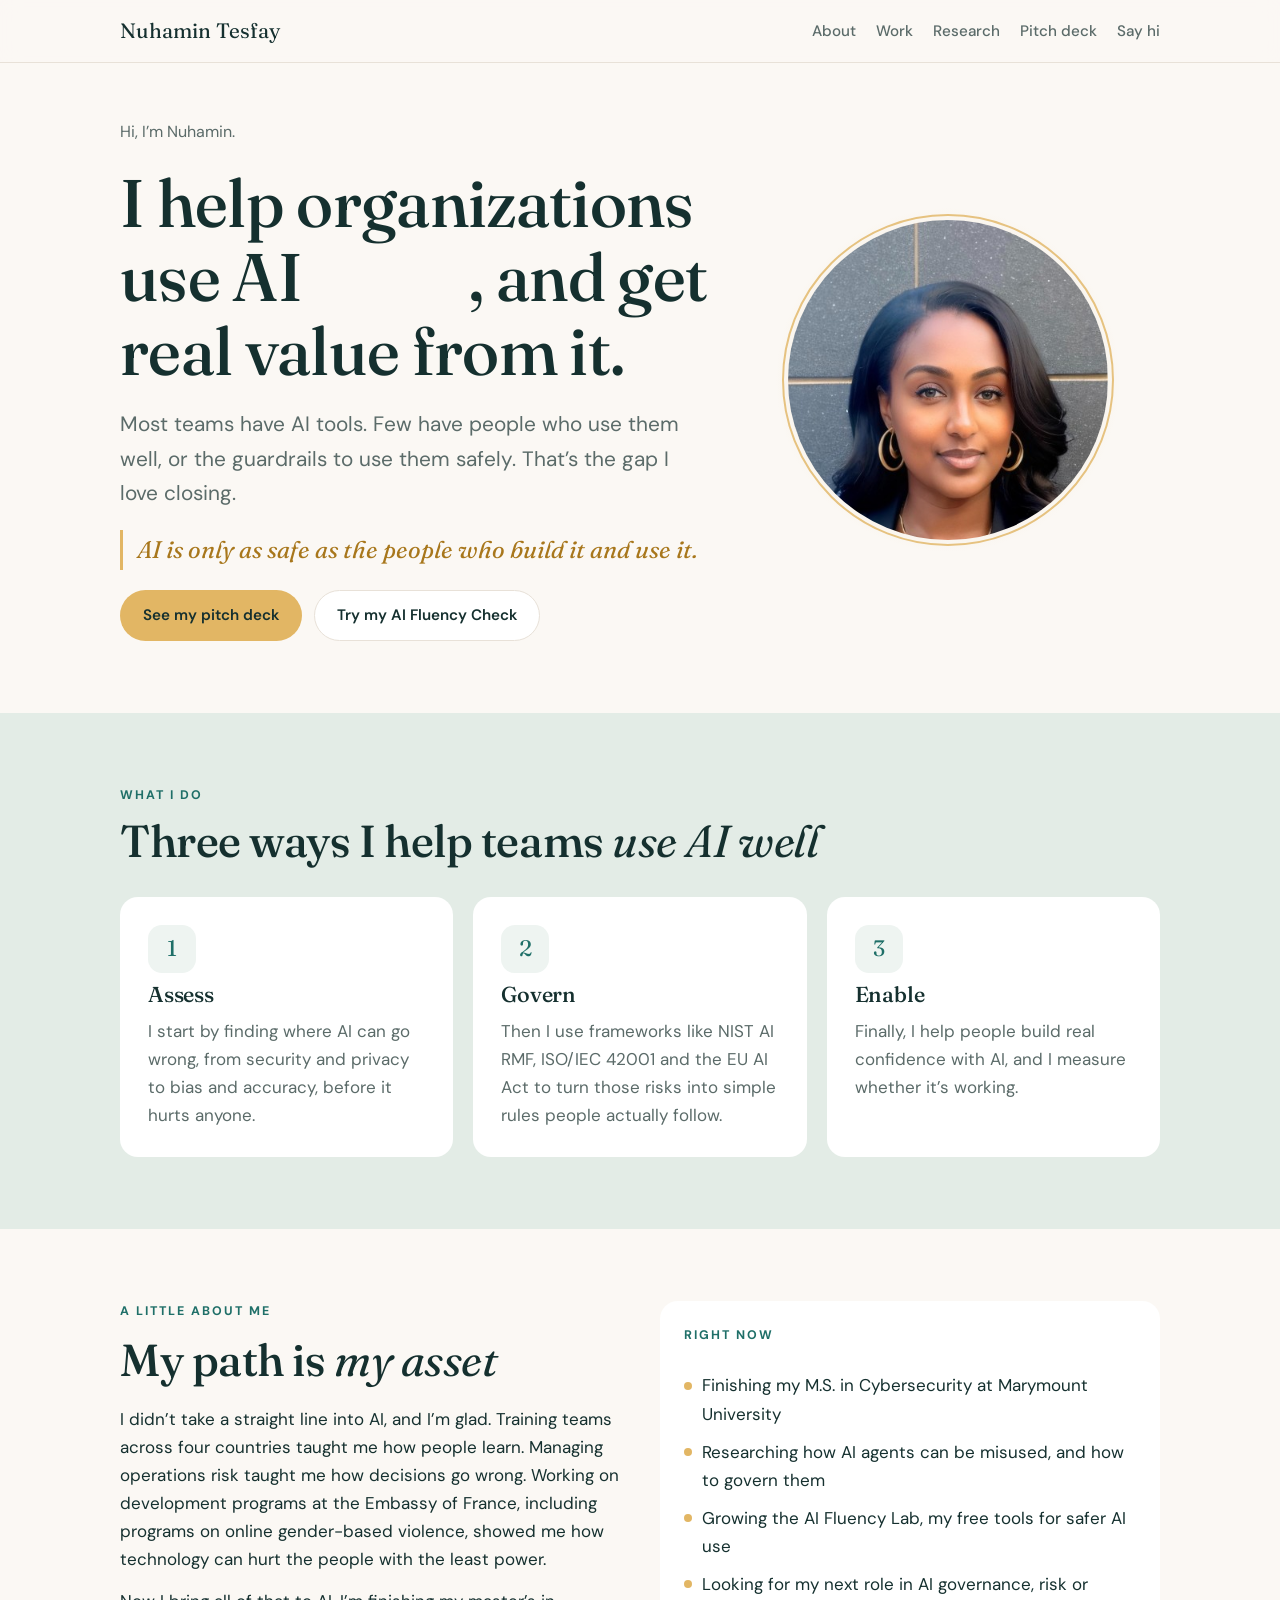
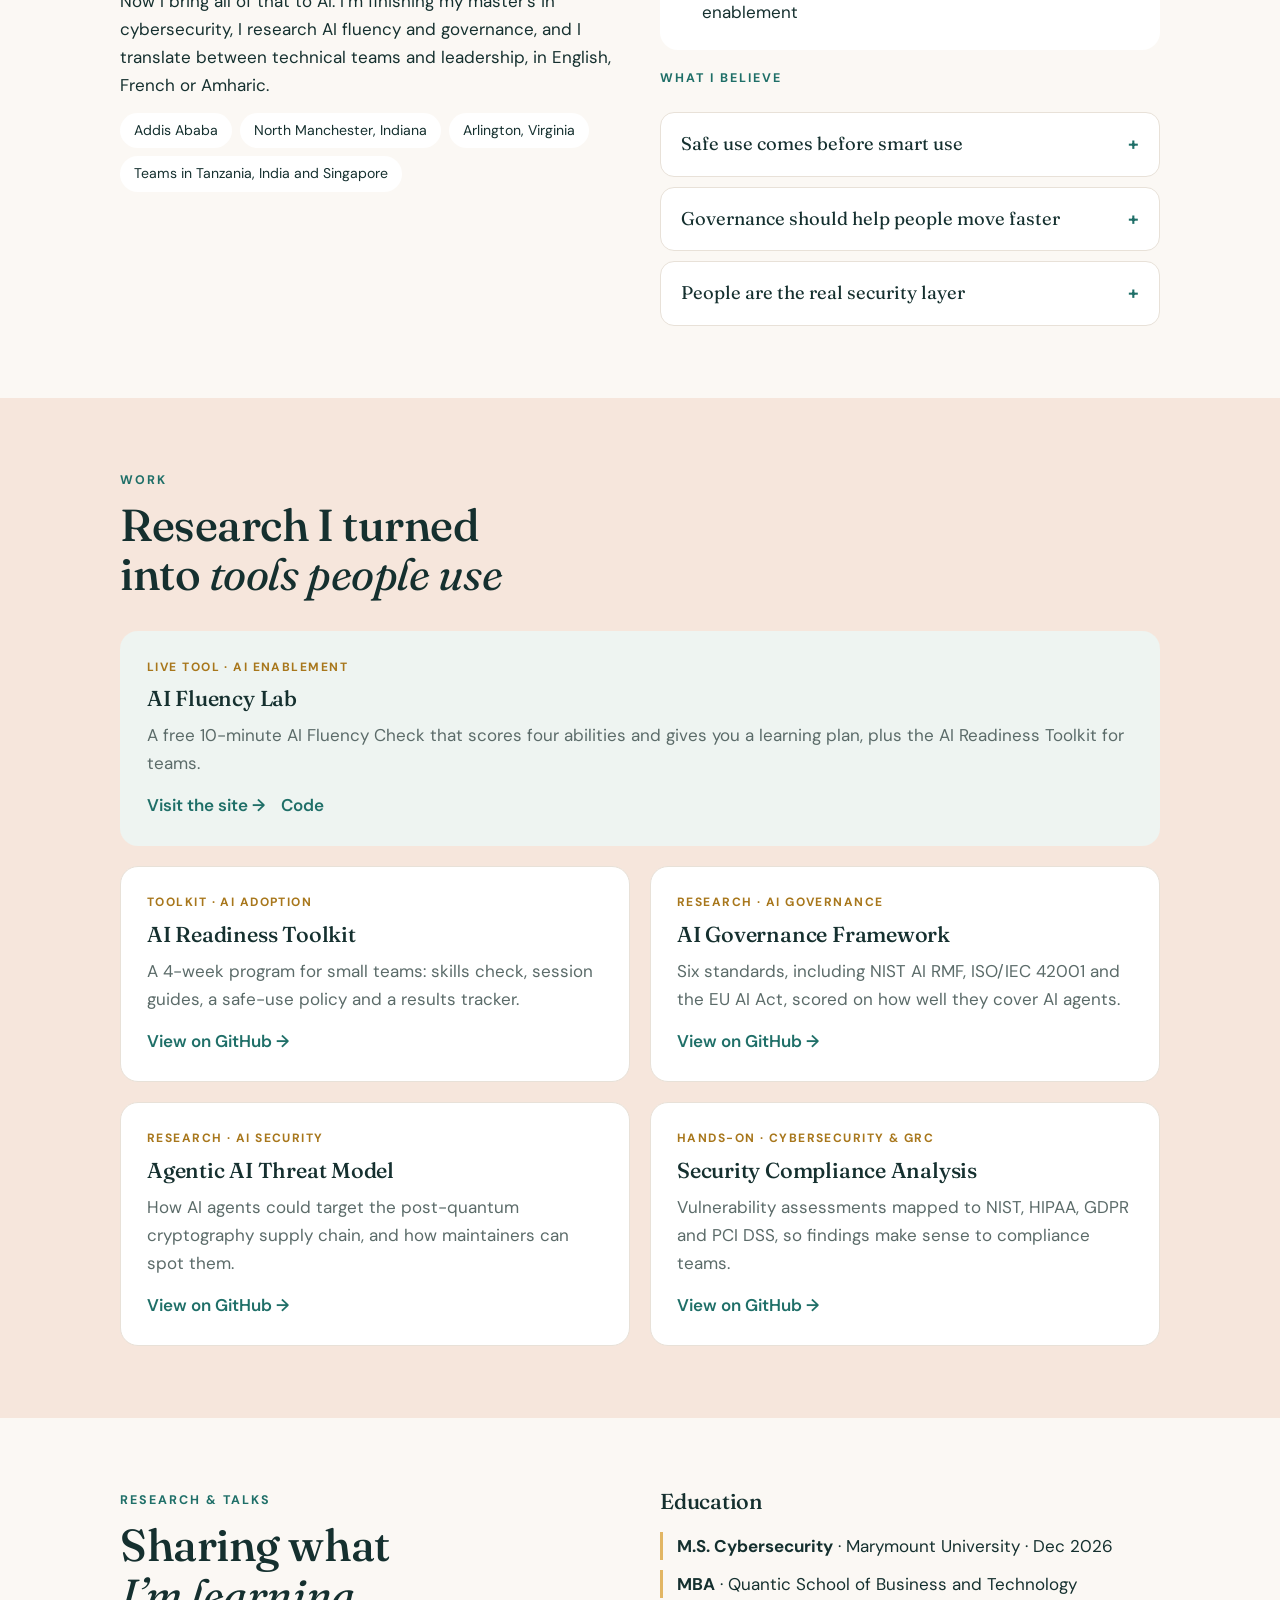
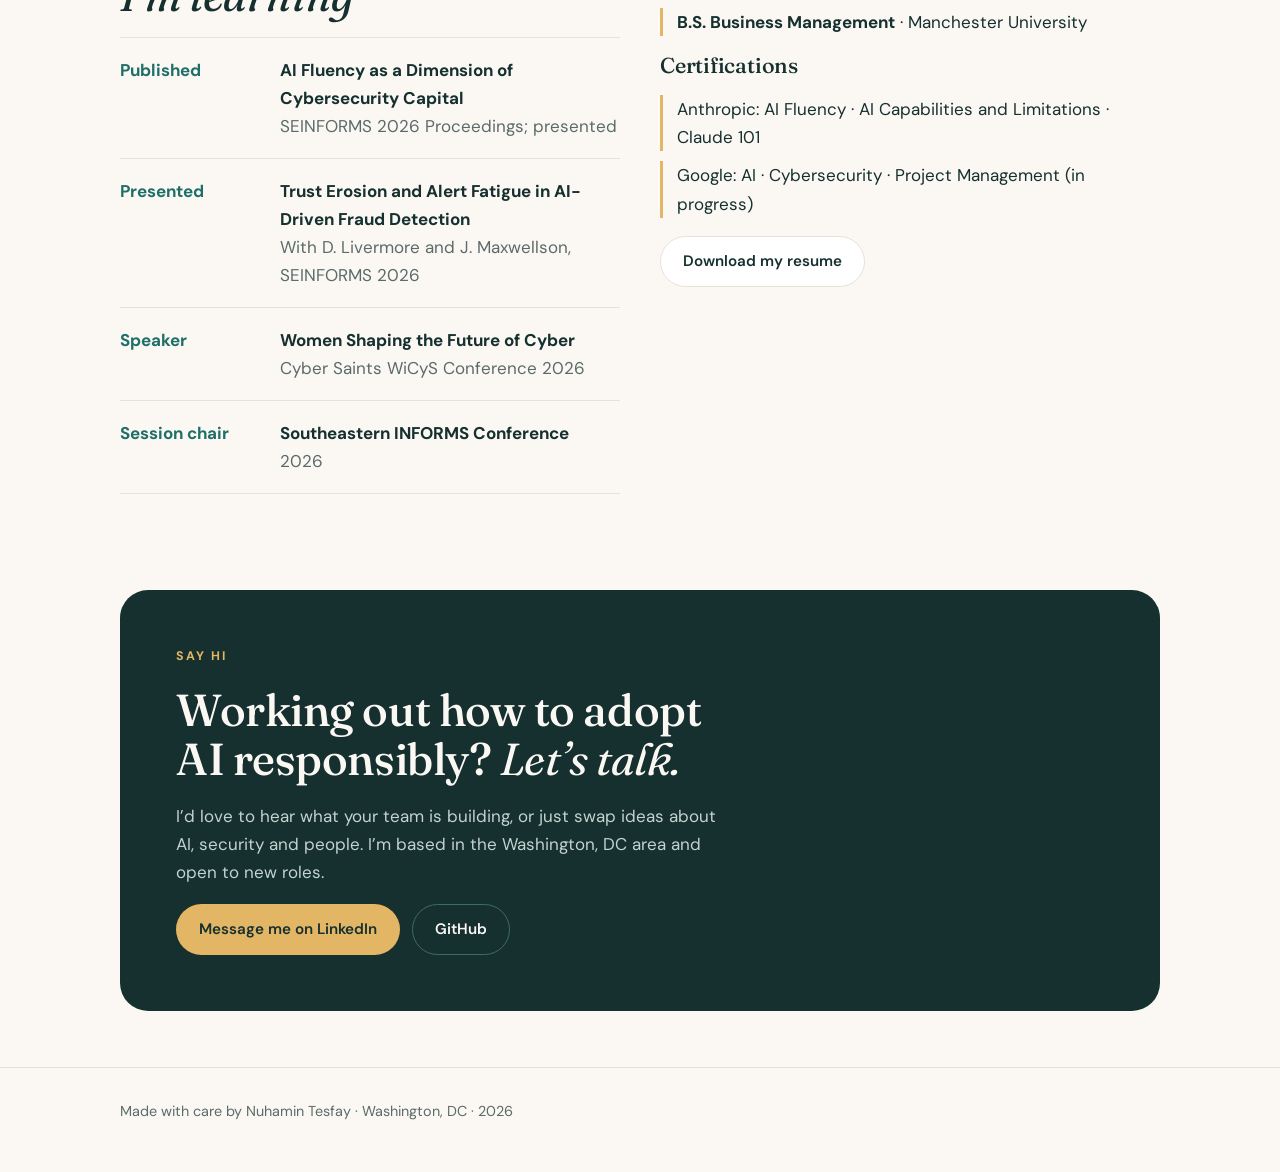
==== index.html @ 4b797872 "Revise pillars section with numbered icons and text Updated the pillars section to use numbered icon" ====
<!doctype html>
<html lang="en">
<head>
<meta charset="utf-8">
<meta name="viewport" content="width=device-width, initial-scale=1, viewport-fit=cover">
<title>Nuhamin H. Tesfay | AI Governance, Risk &amp; Enablement</title>
<meta name="description" content="Hi, I'm Nuhamin. I help organizations adopt AI safely and get real value from it: AI governance, risk, security and enablement.">
<link rel="preconnect" href="https://fonts.googleapis.com">
<link rel="preconnect" href="https://fonts.gstatic.com" crossorigin>
<link rel="stylesheet" href="https://fonts.googleapis.com/css2?family=Fraunces:ital,opsz,wght@0,9..144,400;0,9..144,500;1,9..144,400&family=DM+Sans:opsz,wght@9..40,400;9..40,500;9..40,700&display=swap">
<link rel="stylesheet" href="style.css">
<style>
.hero{padding-block:56px 72px}
.hero .wrap{display:grid;grid-template-columns:minmax(0,1.25fr) minmax(0,.75fr);gap:48px;align-items:center}
@media (max-width:820px){.hero .wrap{grid-template-columns:1fr;gap:32px}.portrait{order:-1;justify-self:center}}
.hello{display:grid;gap:20px}
.wave{font-size:1rem;color:var(--muted)}
.rotate{color:var(--accent);font-style:italic;font-family:var(--display);font-weight:400;display:inline-block;transition:opacity .35s ease}
.lead{font-size:clamp(1.1rem,2.3vw,1.3rem);color:var(--muted);max-width:42ch}
.belief{font-family:var(--display);font-style:italic;font-size:clamp(1.2rem,2.6vw,1.5rem);color:var(--gold);border-left:3px solid var(--halo);padding-left:14px}
.portrait{position:relative;width:min(320px,70vw);aspect-ratio:1}
.portrait::before{content:"";position:absolute;inset:-14px;border-radius:50%;background:radial-gradient(circle,color-mix(in srgb,var(--halo) 55%,transparent) 0%,transparent 70%);animation:glow 5s ease-in-out infinite}
.portrait::after{content:"";position:absolute;inset:-6px;border-radius:50%;border:2px solid var(--halo);opacity:.8}
@keyframes glow{0%,100%{transform:scale(1);opacity:.75}50%{transform:scale(1.05);opacity:1}}
.portrait img,.portrait .initials{position:relative;width:100%;height:100%;border-radius:50%;object-fit:cover;display:block}
.portrait .initials{display:grid;place-items:center;background:var(--sage);font-family:var(--display);font-size:4.5rem;color:var(--accent)}
.badge{position:absolute;right:-6px;bottom:18px;background:var(--surface);border:1px solid var(--line);border-radius:999px;padding:8px 14px;font-size:.85rem;font-weight:600;box-shadow:0 8px 24px rgba(21,48,47,.12)}
.badge span{color:var(--accent)}
section.block{padding-block:72px}
section.block>.wrap{display:grid;gap:32px}
.head{display:grid;gap:10px;max-width:46rem}
.tint-blush{background:var(--blush)}
.tint-sage{background:var(--sage)}
.pillars{display:grid;grid-template-columns:repeat(3,minmax(0,1fr));gap:20px}
@media (max-width:820px){.pillars{grid-template-columns:1fr}}
.pillar{background:var(--surface);border-radius:var(--radius);padding:28px;display:grid;gap:10px;align-content:start;transition:transform .25s ease,box-shadow .25s ease}
.pillar:hover{transform:translateY(-4px);box-shadow:0 14px 30px rgba(21,48,47,.1)}
.pillar .icon{width:48px;height:48px;border-radius:14px;display:grid;place-items:center;background:var(--soft);color:var(--accent);font-family:var(--display);font-size:1.4rem}
.story{display:grid;grid-template-columns:minmax(0,1fr) minmax(0,1fr);gap:40px;align-items:start}
@media (max-width:820px){.story{grid-template-columns:1fr}}
.story p{margin-bottom:14px}
.places{display:flex;flex-wrap:wrap;gap:8px}
.places span{background:var(--surface);border-radius:999px;padding:6px 14px;font-size:.88rem}
.now{background:var(--surface);border-radius:var(--radius);padding:24px;display:grid;gap:12px}
.now ul{margin:0;padding:0;list-style:none;display:grid;gap:10px}
.now li{display:flex;gap:10px}
.now li::before{content:"";flex:none;width:8px;height:8px;border-radius:50%;background:var(--halo);margin-top:.6em}
.beliefs{display:grid;gap:10px}
details{background:var(--surface);border-radius:14px;padding:16px 20px;border:1px solid var(--line)}
summary{cursor:pointer;font-family:var(--display);font-size:1.15rem;list-style:none;display:flex;justify-content:space-between;gap:12px}
summary::-webkit-details-marker{display:none}
summary::after{content:"+";color:var(--accent);font-family:var(--body);font-weight:700}
details[open] summary::after{content:"–"}
details p{margin-top:10px;color:var(--muted)}
.projects{display:grid;grid-template-columns:repeat(2,minmax(0,1fr));gap:20px}
@media (max-width:820px){.projects{grid-template-columns:1fr}}
.project{background:var(--surface);border:1px solid var(--line);border-radius:var(--radius);padding:26px;display:grid;gap:10px;align-content:start;min-width:0;transition:transform .25s ease,box-shadow .25s ease,border-color .25s ease}
.project:hover{transform:translateY(-4px);box-shadow:0 14px 30px rgba(21,48,47,.1);border-color:var(--halo)}
.project .kind{font-size:.75rem;font-weight:700;letter-spacing:.12em;text-transform:uppercase;color:var(--gold)}
.project .links{display:flex;flex-wrap:wrap;gap:16px;margin-top:4px}
.project .links a{font-weight:600;text-decoration:none}
.project .links a:hover{text-decoration:underline}
.featured{grid-column:1/-1;background:var(--soft);border-color:transparent}
.list{display:grid;border-top:1px solid var(--line)}
.item{display:grid;grid-template-columns:140px minmax(0,1fr);gap:20px;padding-block:18px;border-bottom:1px solid var(--line)}
@media (max-width:620px){.item{grid-template-columns:1fr;gap:4px}}
.item .when{color:var(--accent);font-weight:700}
.item b{display:block}
.split{display:grid;grid-template-columns:minmax(0,1fr) minmax(0,1fr);gap:40px}
@media (max-width:820px){.split{grid-template-columns:1fr}}
.ticks{display:grid;gap:10px;padding:0;margin:0;list-style:none}
.ticks li{padding-left:14px;border-left:3px solid var(--halo)}
.contact{background:var(--band);color:var(--band-ink);border-radius:28px;margin-block:24px 56px}
.contact .inner{padding:56px clamp(24px,5vw,56px);display:grid;gap:18px}
.contact .eyebrow{color:var(--band-gold)}
.contact p{color:var(--band-muted);max-width:46ch}
.contact .btn.line{background:transparent;color:var(--band-ink);border-color:#3e6a6a}
</style>
</head>
<body>
<nav class="top" aria-label="Main">
  <div class="wrap">
    <a class="brand" href="index.html">Nuhamin Tesfay</a>
    <div class="links"><a href="#about">About</a><a href="#work">Work</a><a href="#research">Research</a><a href="pitch.html">Pitch deck</a><a href="#contact">Say hi</a></div>
  </div>
</nav>

<header class="hero">
  <div class="wrap">
    <div class="hello">
      <p class="wave">Hi, I’m Nuhamin.</p>
      <h1>I help organizations use AI <span class="rotate" id="rotate">safely</span>, and get real value from it.</h1>
      <p class="lead">Most teams have AI tools. Few have people who use them well, or the guardrails to use them safely. That’s the gap I love closing.</p>
      <p class="belief">AI is only as safe as the people who build it and use it.</p>
      <div class="row"><a class="btn gold" href="pitch.html">See my pitch deck</a><a class="btn line" href="https://nuhamin-bit.github.io/ai-fluency-lab/check.html">Try my AI Fluency Check</a></div>
    </div>
    <div class="portrait">
      <img src="files/headshot.jpg" alt="Portrait of Nuhamin Tesfay" onerror="this.outerHTML='<div class=&quot;initials&quot; role=&quot;img&quot; aria-label=&quot;Nuhamin Tesfay&quot;>NT</div>'">
    
    </div>
  </div>
</header>

<main>
<section class="block tint-sage" aria-labelledby="do-h">
  <div class="wrap">
    <div class="head"><p class="eyebrow">What I do</p><h2 id="do-h">Three ways I help teams <em>use AI well</em></h2></div>
    <div class="pillars">
      <div class="pillar"><span class="icon">1</span><h3>Assess</h3><p class="muted">I start by finding where AI can go wrong, from security and privacy to bias and accuracy, before it hurts anyone.</p></div>
      <div class="pillar"><span class="icon">2</span><h3>Govern</h3><p class="muted">Then I use frameworks like NIST AI RMF, ISO/IEC 42001 and the EU AI Act to turn those risks into simple rules people actually follow.</p></div>
      <div class="pillar"><span class="icon">3</span><h3>Enable</h3><p class="muted">Finally, I help people build real confidence with AI, and I measure whether it’s working.</p></div>
    </div>
  </div>
</section>

<section class="block" id="about" aria-labelledby="about-h">
  <div class="wrap">
    <div class="story">
      <div>
        <p class="eyebrow">A little about me</p>
        <h2 id="about-h" style="margin:10px 0 20px">My path is <em>my asset</em></h2>
        <p>I didn’t take a straight line into AI, and I’m glad. Training teams across four countries taught me how people learn. Managing operations risk taught me how decisions go wrong. Working on development programs at the Embassy of France, including programs on online gender-based violence, showed me how technology can hurt the people with the least power.</p>
        <p>Now I bring all of that to AI. I’m finishing my master’s in cybersecurity, I research AI fluency and governance, and I translate between technical teams and leadership, in English, French or Amharic.</p>
        <div class="places" aria-label="Places that shaped me"><span>Addis Ababa</span><span>North Manchester, Indiana</span><span>Arlington, Virginia</span><span>Teams in Tanzania, India and Singapore</span></div>
      </div>
      <div style="display:grid;gap:18px">
        <div class="now">
          <p class="eyebrow">Right now</p>
          <ul>
            <li>Finishing my M.S. in Cybersecurity at Marymount University</li>
            <li>Researching how AI agents can be misused, and how to govern them</li>
            <li>Growing the AI Fluency Lab, my free tools for safer AI use</li>
            <li>Looking for my next role in AI governance, risk or enablement</li>
          </ul>
        </div>
        <div class="beliefs">
          <p class="eyebrow">What I believe</p>
          <details><summary>Safe use comes before smart use</summary><p>People start using AI on day one. The rules have to come before the skills, so no one learns the hard way.</p></details>
          <details><summary>Governance should help people move faster</summary><p>Good guardrails are simple, proportionate and easy to follow. If they slow everyone down, they won’t be followed.</p></details>
          <details><summary>People are the real security layer</summary><p>The best AI policy fails if people don’t know how to judge AI output. That’s why I care so much about AI fluency.</p></details>
        </div>
      </div>
    </div>
  </div>
</section>

<section class="block tint-blush" id="work" aria-labelledby="work-h">
  <div class="wrap">
    <div class="head"><p class="eyebrow">Work</p><h2 id="work-h">Research I turned into <em>tools people use</em></h2></div>
    <div class="projects">
      <article class="project featured">
        <p class="kind">Live tool · AI enablement</p>
        <h3>AI Fluency Lab</h3>
        <p class="muted">A free 10-minute AI Fluency Check that scores four abilities and gives you a learning plan, plus the AI Readiness Toolkit for teams.</p>
        <div class="links"><a href="https://nuhamin-bit.github.io/ai-fluency-lab/">Visit the site →</a><a href="https://github.com/Nuhamin-bit/ai-fluency-lab">Code</a></div>
      </article>
      <article class="project">
        <p class="kind">Toolkit · AI adoption</p>
        <h3>AI Readiness Toolkit</h3>
        <p class="muted">A 4-week program for small teams: skills check, session guides, a safe-use policy and a results tracker.</p>
        <div class="links"><a href="https://github.com/Nuhamin-bit/ai-readiness-toolkit">View on GitHub →</a></div>
      </article>
      <article class="project">
        <p class="kind">Research · AI governance</p>
        <h3>AI Governance Framework</h3>
        <p class="muted">Six standards, including NIST AI RMF, ISO/IEC 42001 and the EU AI Act, scored on how well they cover AI agents.</p>
        <div class="links"><a href="https://github.com/Nuhamin-bit/ai-governance-framework">View on GitHub →</a></div>
      </article>
      <article class="project">
        <p class="kind">Research · AI security</p>
        <h3>Agentic AI Threat Model</h3>
        <p class="muted">How AI agents could target the post-quantum cryptography supply chain, and how maintainers can spot them.</p>
        <div class="links"><a href="https://github.com/Nuhamin-bit/agentic-ai-threat-model">View on GitHub →</a></div>
      </article>
      <article class="project">
        <p class="kind">Hands-on · Cybersecurity &amp; GRC</p>
        <h3>Security Compliance Analysis</h3>
        <p class="muted">Vulnerability assessments mapped to NIST, HIPAA, GDPR and PCI DSS, so findings make sense to compliance teams.</p>
        <div class="links"><a href="https://github.com/Nuhamin-bit/security-compliance-analysis">View on GitHub →</a></div>
      </article>
    </div>
  </div>
</section>

<section class="block" id="research" aria-labelledby="res-h">
  <div class="wrap">
    <div class="split">
      <div style="display:grid;gap:18px;align-content:start">
        <div class="head"><p class="eyebrow">Research &amp; talks</p><h2 id="res-h">Sharing what <em>I’m learning</em></h2></div>
        <div class="list">
          <div class="item"><span class="when">Published</span><div><b>AI Fluency as a Dimension of Cybersecurity Capital</b><span class="muted">SEINFORMS 2026 Proceedings; presented</span></div></div>
          <div class="item"><span class="when">Presented</span><div><b>Trust Erosion and Alert Fatigue in AI-Driven Fraud Detection</b><span class="muted">With D. Livermore and J. Maxwellson, SEINFORMS 2026</span></div></div>
          <div class="item"><span class="when">Speaker</span><div><b>Women Shaping the Future of Cyber</b><span class="muted">Cyber Saints WiCyS Conference 2026</span></div></div>
          <div class="item"><span class="when">Session chair</span><div><b>Southeastern INFORMS Conference</b><span class="muted">2026</span></div></div>
        </div>
      </div>
      <div style="display:grid;gap:18px;align-content:start">
        <h3>Education</h3>
        <ul class="ticks">
          <li><b>M.S. Cybersecurity</b> · Marymount University · Dec 2026</li>
          <li><b>MBA</b> · Quantic School of Business and Technology</li>
          <li><b>B.S. Business Management</b> · Manchester University</li>
        </ul>
        <h3>Certifications</h3>
        <ul class="ticks">
          <li>Anthropic: AI Fluency · AI Capabilities and Limitations · Claude 101</li>
          <li>Google: AI · Cybersecurity · Project Management (in progress)</li>
        </ul>
        <div class="row"><a class="btn line" href="files/Nuhamin_Tesfay_Resume.pdf">Download my resume</a></div>
      </div>
    </div>
  </div>
</section>
</main>

<div class="wrap">
  <section class="contact" id="contact" aria-labelledby="contact-h">
    <div class="inner">
      <p class="eyebrow">Say hi</p>
      <h2 id="contact-h">Working out how to adopt AI responsibly? <em>Let’s talk.</em></h2>
      <p>I’d love to hear what your team is building, or just swap ideas about AI, security and people. I’m based in the Washington, DC area and open to new roles.</p>
      <div class="row"><a class="btn gold" href="https://www.linkedin.com/in/nuhamintesfay" target="_blank" rel="noopener">Message me on LinkedIn</a><a class="btn line" href="https://github.com/Nuhamin-bit" target="_blank" rel="noopener">GitHub</a></div>
    </div>
  </section>
</div>

<footer class="site"><div class="wrap">Made with care by Nuhamin Tesfay · Washington, DC · 2026</div></footer>

<script>
(function(){
  var words=["safely","ethically","confidently","wisely"],i=0,el=document.getElementById("rotate");
  if(!el||matchMedia("(prefers-reduced-motion: reduce)").matches)return;
  setInterval(function(){
    el.style.opacity=0;
    setTimeout(function(){i=(i+1)%words.length;el.textContent=words[i];el.style.opacity=1},350);
  },2600);
})();
</script>
</body>
</html>
---- style.css ----
/* Warm, human portfolio: deep teal ink, soft gold, blush and sage on warm white. */
:root{
  --bg:#fbf8f4; --surface:#ffffff; --ink:#15302f; --muted:#5b6b69; --line:#e8e1d8;
  --accent:#1f6f68; --accent-ink:#ffffff; --gold:#a8771c; --halo:#e2b664;
  --blush:#f6e6dc; --sage:#e3ece6; --soft:#eef4f1;
  --band:#15302f; --band-ink:#fbf8f4; --band-muted:#c3d3cf; --band-gold:#e2b664;
  --display:"Fraunces",Georgia,"Times New Roman",serif;
  --body:"DM Sans","Segoe UI",system-ui,sans-serif;
  --radius:18px;
}
@media (prefers-color-scheme: dark){:root{
  --bg:#0f1f1f; --surface:#162a2a; --ink:#eef3f1; --muted:#a9bbb8; --line:#26403f;
  --accent:#6cc7bc; --accent-ink:#0f1f1f; --gold:#e8bf6e; --halo:#e8bf6e;
  --blush:#2a2422; --sage:#1b302d; --soft:#173130;
  --band:#0a1717; --band-ink:#f3f1ea; --band-muted:#a9bbb8; --band-gold:#e8bf6e; color-scheme:dark}}
*{box-sizing:border-box}
html{scroll-behavior:smooth}
@media (prefers-reduced-motion:reduce){html{scroll-behavior:auto}*{transition:none!important;animation:none!important}}
body{margin:0;background:var(--bg);color:var(--ink);font-family:var(--body);font-size:17px;line-height:1.65}
.wrap{max-width:1080px;margin:0 auto;padding-left:max(20px,env(safe-area-inset-left,0px));padding-right:max(20px,env(safe-area-inset-right,0px))}
h1,h2,h3{font-family:var(--display);font-weight:500;line-height:1.1;margin:0;text-wrap:balance;letter-spacing:-.01em}
h1{font-size:clamp(2.5rem,6.5vw,4.2rem)}
h2{font-size:clamp(1.9rem,4.4vw,2.8rem)}
h3{font-size:1.35rem}
p{margin:0}
a{color:var(--accent)}
em{font-family:var(--display);font-style:italic;font-weight:400}
.eyebrow{font-size:.78rem;font-weight:700;letter-spacing:.16em;text-transform:uppercase;color:var(--accent)}
.muted{color:var(--muted)}
.btn{display:inline-flex;align-items:center;gap:8px;font:inherit;font-weight:600;font-size:.95rem;border-radius:999px;padding:12px 22px;text-decoration:none;border:1.5px solid transparent;transition:transform .2s ease,box-shadow .2s ease;cursor:pointer}
.btn:hover{transform:translateY(-2px);box-shadow:0 8px 20px rgba(21,48,47,.15)}
.btn.gold{background:var(--halo);color:#15302f}
.btn.solid{background:var(--accent);color:var(--accent-ink)}
.btn.line{border-color:var(--line);color:var(--ink);background:var(--surface)}
.btn:focus-visible,a:focus-visible,button:focus-visible,summary:focus-visible{outline:2px solid var(--halo);outline-offset:3px}
.row{display:flex;flex-wrap:wrap;gap:12px}
nav.top{position:sticky;top:0;z-index:10;background:color-mix(in srgb,var(--bg) 88%,transparent);backdrop-filter:blur(10px);border-bottom:1px solid var(--line)}
nav.top .wrap{display:flex;justify-content:space-between;align-items:center;gap:12px;padding-block:14px;flex-wrap:wrap}
nav.top .brand{font-family:var(--display);font-size:1.3rem;color:var(--ink);text-decoration:none}
nav.top .links{display:flex;gap:20px;flex-wrap:wrap}
nav.top .links a{color:var(--muted);text-decoration:none;font-size:.95rem;font-weight:500}
nav.top .links a:hover,nav.top .links a[aria-current]{color:var(--accent)}
footer.site{border-top:1px solid var(--line);padding-block:32px 48px;color:var(--muted);font-size:.9rem}
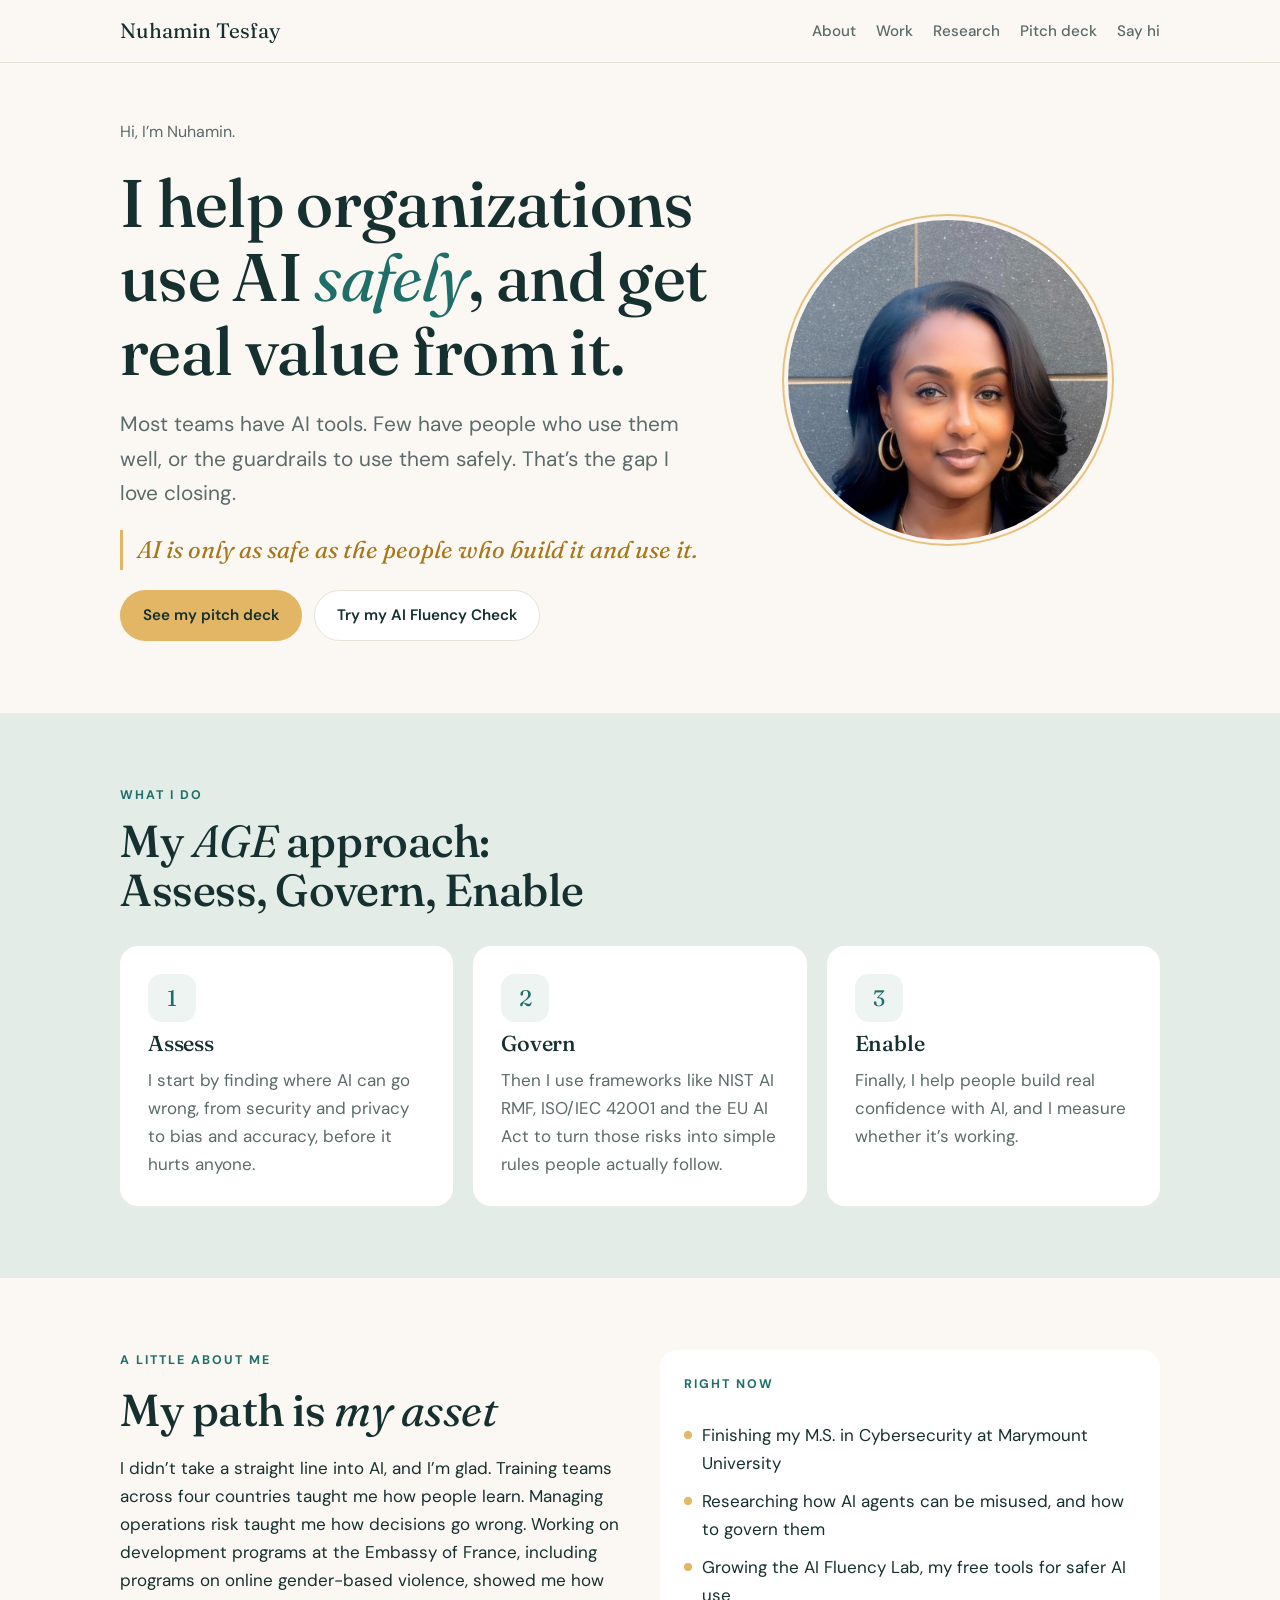
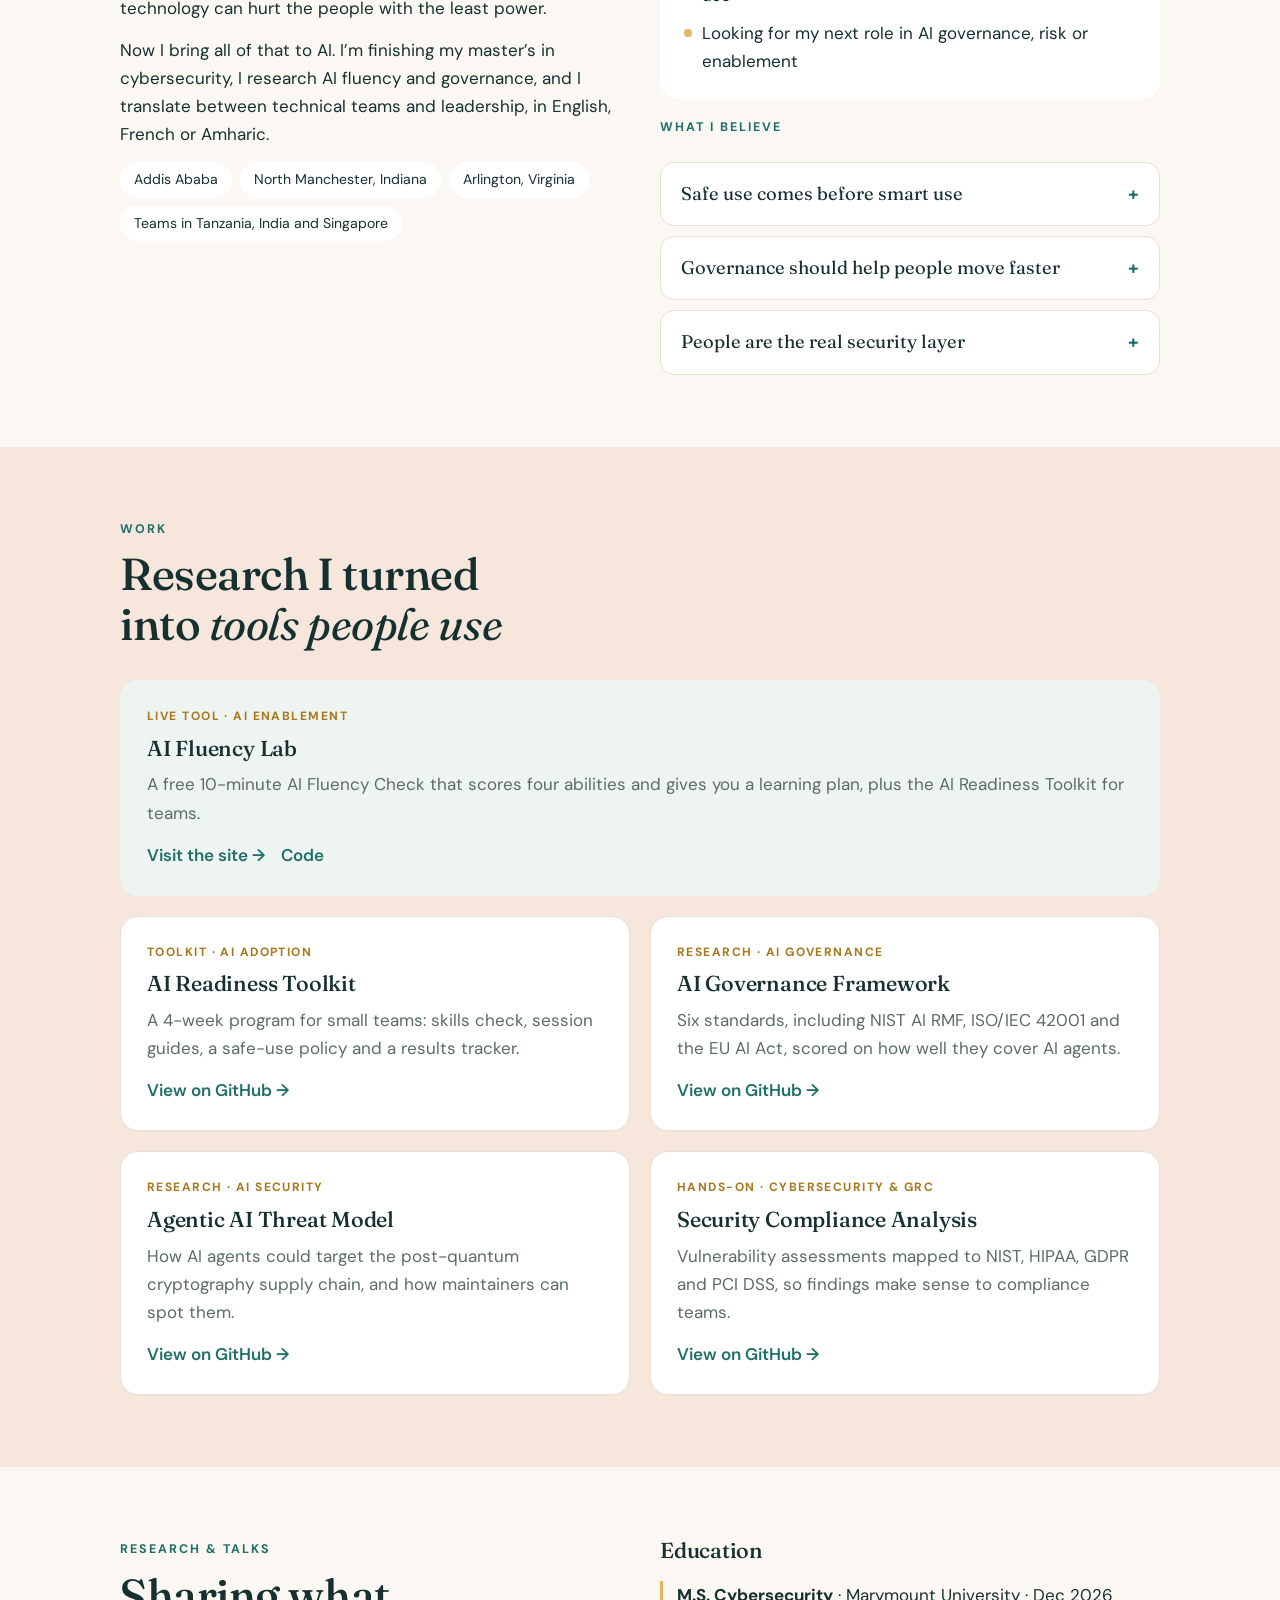
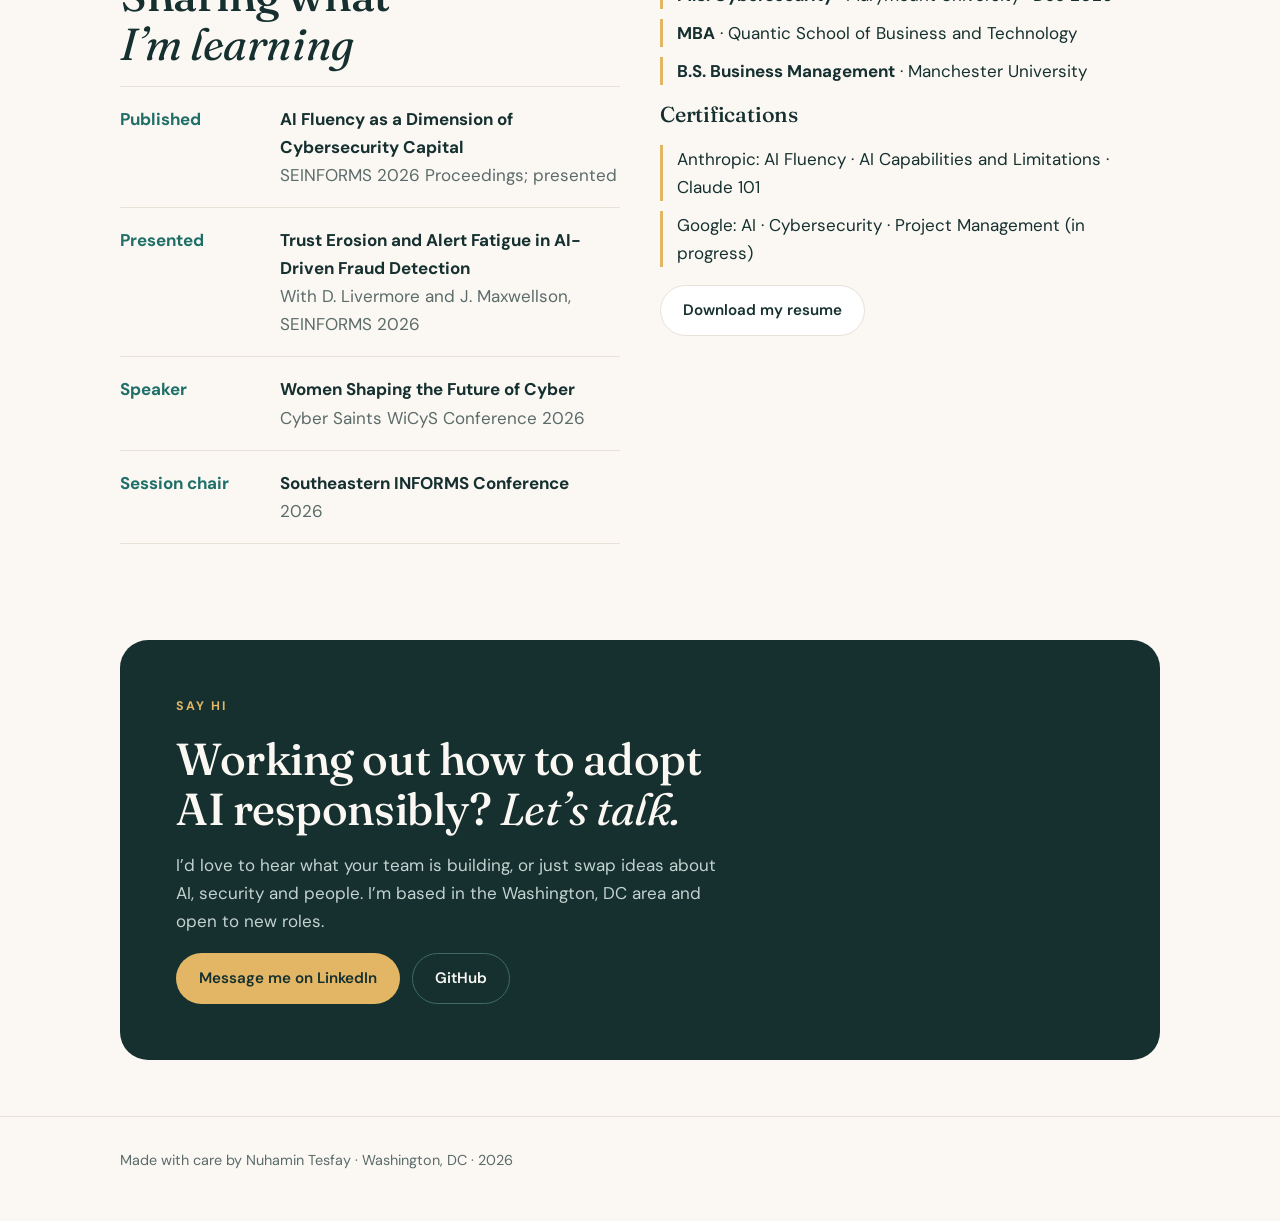
==== commit 490d5b84: "Update section heading to reflect AGE approach" ====
--- a/index.html
+++ b/index.html
@@ -104,7 +104,7 @@
 <main>
 <section class="block tint-sage" aria-labelledby="do-h">
   <div class="wrap">
-    <div class="head"><p class="eyebrow">What I do</p><h2 id="do-h">Three ways I help teams <em>use AI well</em></h2></div>
+    <div class="head"><p class="eyebrow">What I do</p><h2 id="do-h">My <em>AGE</em> approach: Assess, Govern, Enable</h2></div>
     <div class="pillars">
       <div class="pillar"><span class="icon">1</span><h3>Assess</h3><p class="muted">I start by finding where AI can go wrong, from security and privacy to bias and accuracy, before it hurts anyone.</p></div>
       <div class="pillar"><span class="icon">2</span><h3>Govern</h3><p class="muted">Then I use frameworks like NIST AI RMF, ISO/IEC 42001 and the EU AI Act to turn those risks into simple rules people actually follow.</p></div>
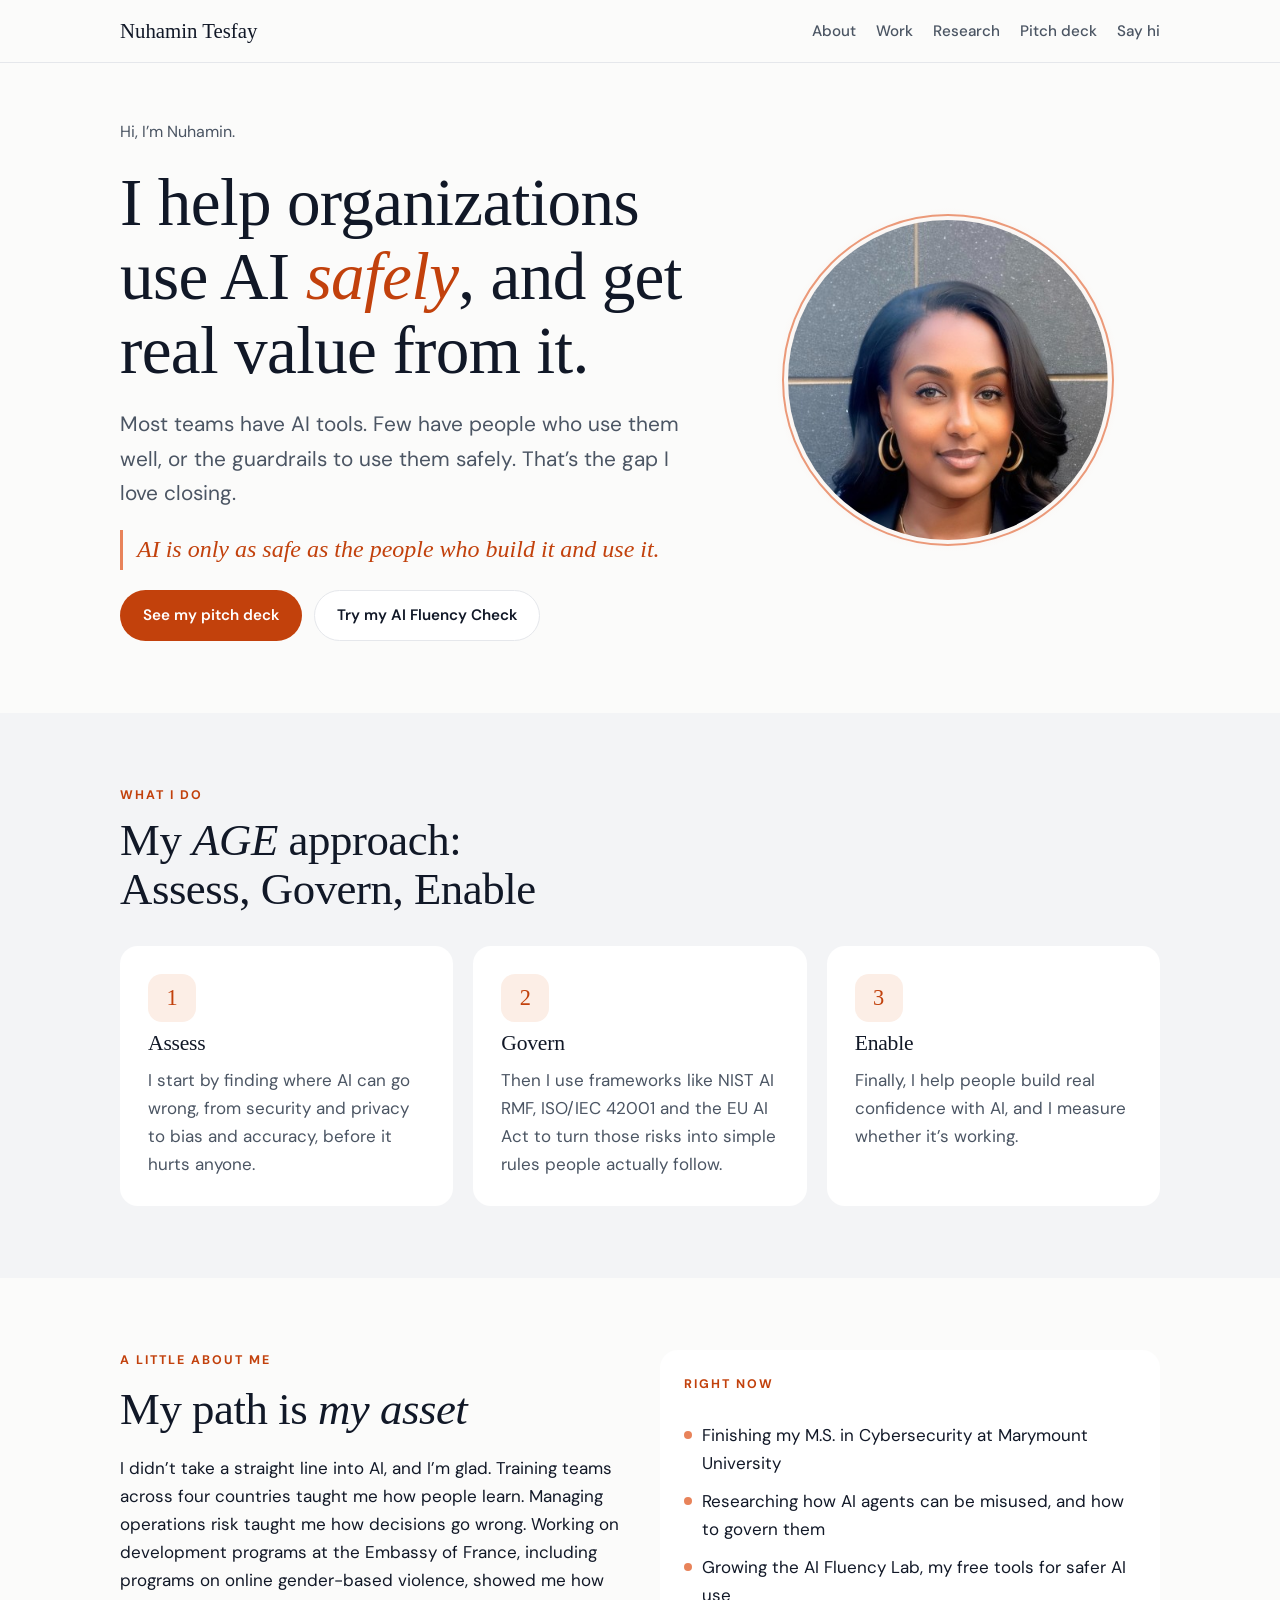
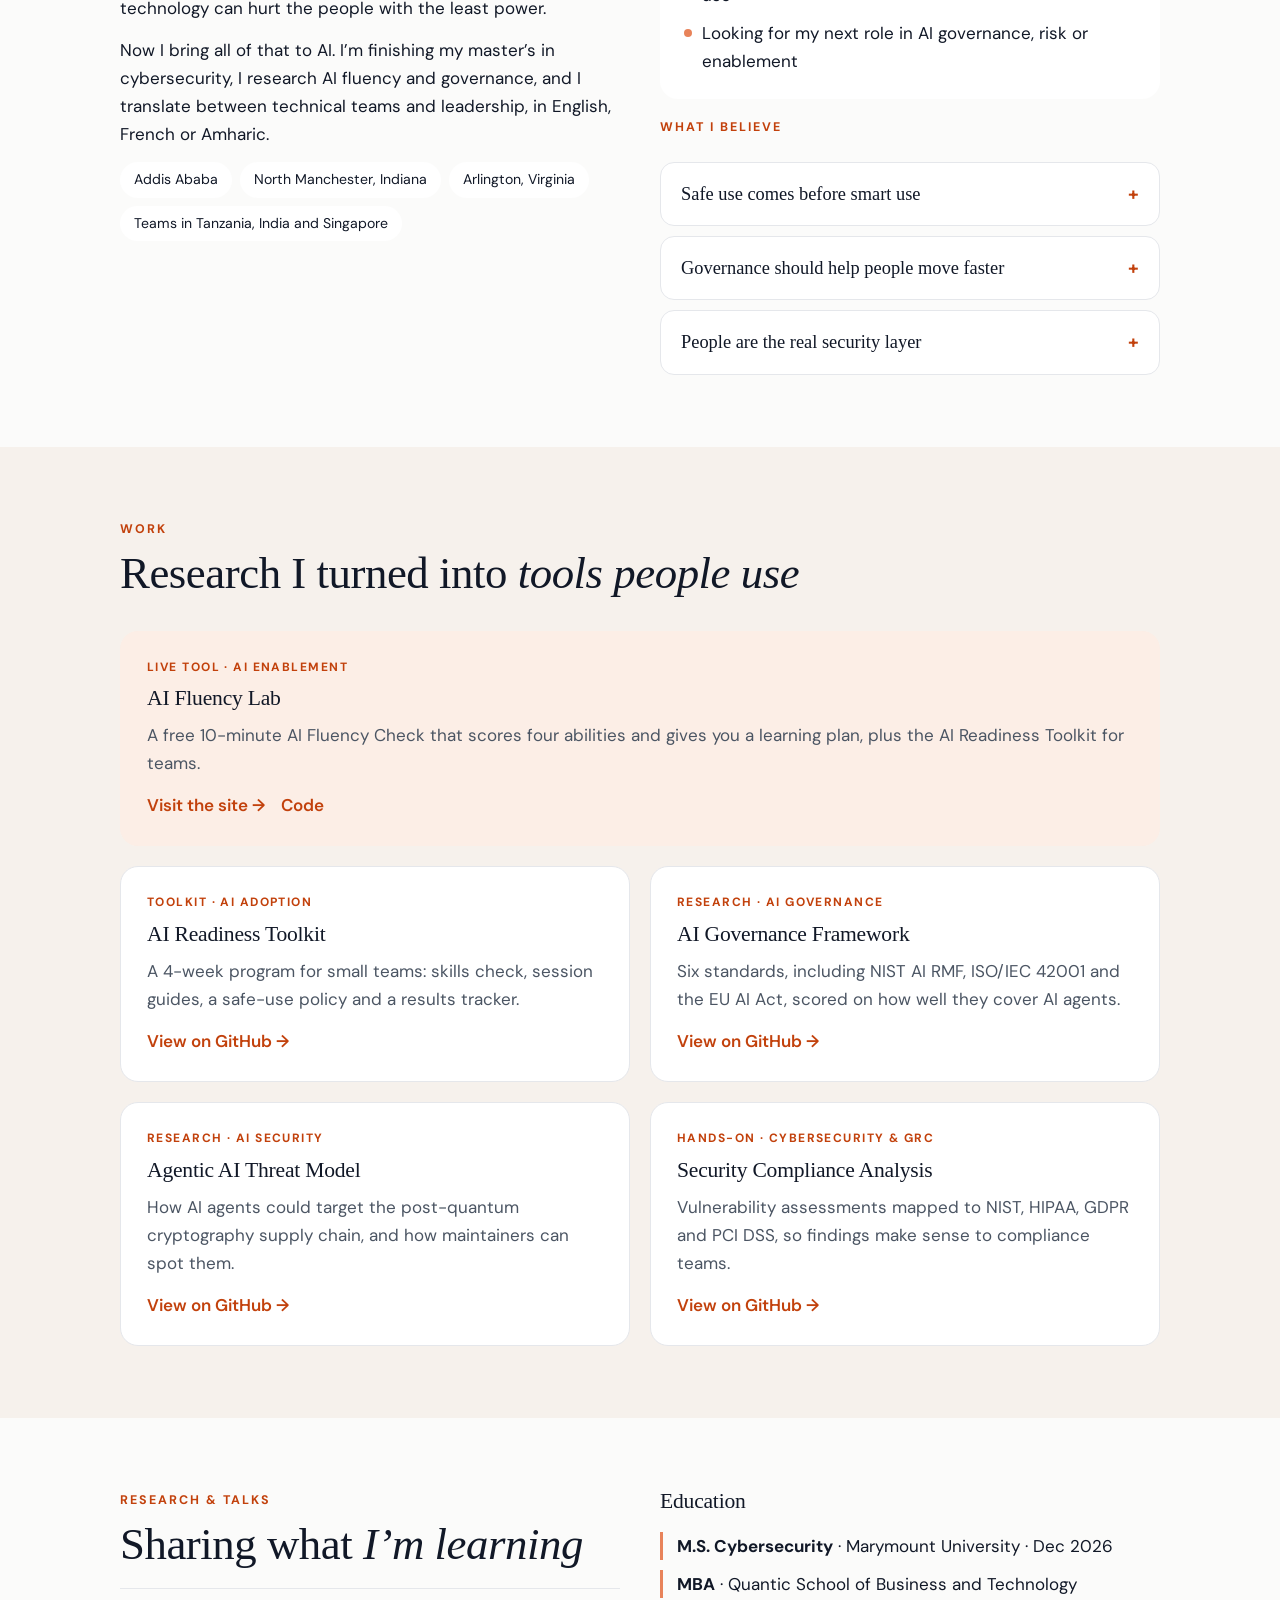
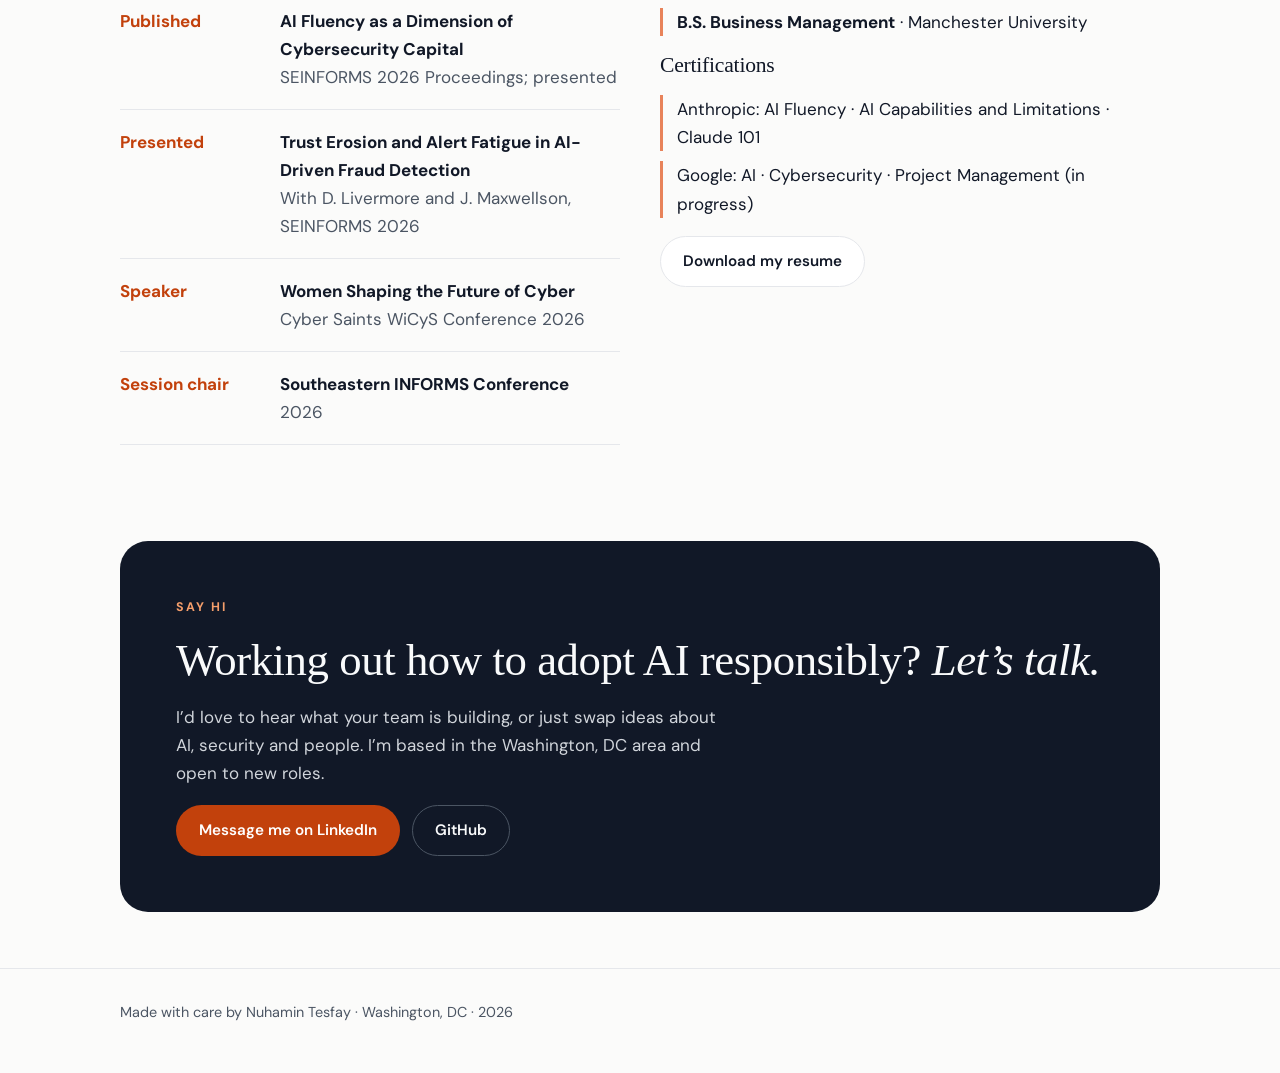
==== commit 4949e62d: "Update button border color in contact section" ====
--- a/index.html
+++ b/index.html
@@ -74,7 +74,7 @@
 .contact .inner{padding:56px clamp(24px,5vw,56px);display:grid;gap:18px}
 .contact .eyebrow{color:var(--band-gold)}
 .contact p{color:var(--band-muted);max-width:46ch}
-.contact .btn.line{background:transparent;color:var(--band-ink);border-color:#3e6a6a}
+.contact .btn.line{background:transparent;color:var(--band-ink);border-color:#4B5563}
 </style>
 </head>
 <body>
--- a/style.css
+++ b/style.css
@@ -1,18 +1,17 @@
-/* Warm, human portfolio: deep teal ink, soft gold, blush and sage on warm white. */
 :root{
-  --bg:#fbf8f4; --surface:#ffffff; --ink:#15302f; --muted:#5b6b69; --line:#e8e1d8;
-  --accent:#1f6f68; --accent-ink:#ffffff; --gold:#a8771c; --halo:#e2b664;
-  --blush:#f6e6dc; --sage:#e3ece6; --soft:#eef4f1;
-  --band:#15302f; --band-ink:#fbf8f4; --band-muted:#c3d3cf; --band-gold:#e2b664;
-  --display:"Fraunces",Georgia,"Times New Roman",serif;
+  --bg:#FBFBFA; --surface:#FFFFFF; --ink:#111827; --muted:#4B5563; --line:#E5E7EB;
+  --accent:#C2410C; --accent-ink:#FFFFFF; --gold:#C2410C; --halo:#E8835A;
+  --blush:#F6F1EC; --sage:#F3F4F6; --soft:#FCEEE6;
+  --band:#111827; --band-ink:#F9FAFB; --band-muted:#D1D5DB; --band-gold:#F59E6B;
+  --display:"Times New Roman",Times,serif;
   --body:"DM Sans","Segoe UI",system-ui,sans-serif;
   --radius:18px;
 }
 @media (prefers-color-scheme: dark){:root{
-  --bg:#0f1f1f; --surface:#162a2a; --ink:#eef3f1; --muted:#a9bbb8; --line:#26403f;
-  --accent:#6cc7bc; --accent-ink:#0f1f1f; --gold:#e8bf6e; --halo:#e8bf6e;
-  --blush:#2a2422; --sage:#1b302d; --soft:#173130;
-  --band:#0a1717; --band-ink:#f3f1ea; --band-muted:#a9bbb8; --band-gold:#e8bf6e; color-scheme:dark}}
+  --bg:#111827; --surface:#1F2937; --ink:#F9FAFB; --muted:#9CA3AF; --line:#374151;
+  --accent:#FB923C; --accent-ink:#111827; --gold:#FB923C; --halo:#FB923C;
+  --blush:#1A2230; --sage:#1A2230; --soft:#2A1F1A;
+  --band:#0B0F19; --band-ink:#F9FAFB; --band-muted:#9CA3AF; --band-gold:#FB923C; color-scheme:dark}}
 *{box-sizing:border-box}
 html{scroll-behavior:smooth}
 @media (prefers-reduced-motion:reduce){html{scroll-behavior:auto}*{transition:none!important;animation:none!important}}
@@ -29,7 +28,7 @@
 .muted{color:var(--muted)}
 .btn{display:inline-flex;align-items:center;gap:8px;font:inherit;font-weight:600;font-size:.95rem;border-radius:999px;padding:12px 22px;text-decoration:none;border:1.5px solid transparent;transition:transform .2s ease,box-shadow .2s ease;cursor:pointer}
 .btn:hover{transform:translateY(-2px);box-shadow:0 8px 20px rgba(21,48,47,.15)}
-.btn.gold{background:var(--halo);color:#15302f}
+.btn.gold{background:var(--accent);color:var(--accent-ink)}
 .btn.solid{background:var(--accent);color:var(--accent-ink)}
 .btn.line{border-color:var(--line);color:var(--ink);background:var(--surface)}
 .btn:focus-visible,a:focus-visible,button:focus-visible,summary:focus-visible{outline:2px solid var(--halo);outline-offset:3px}
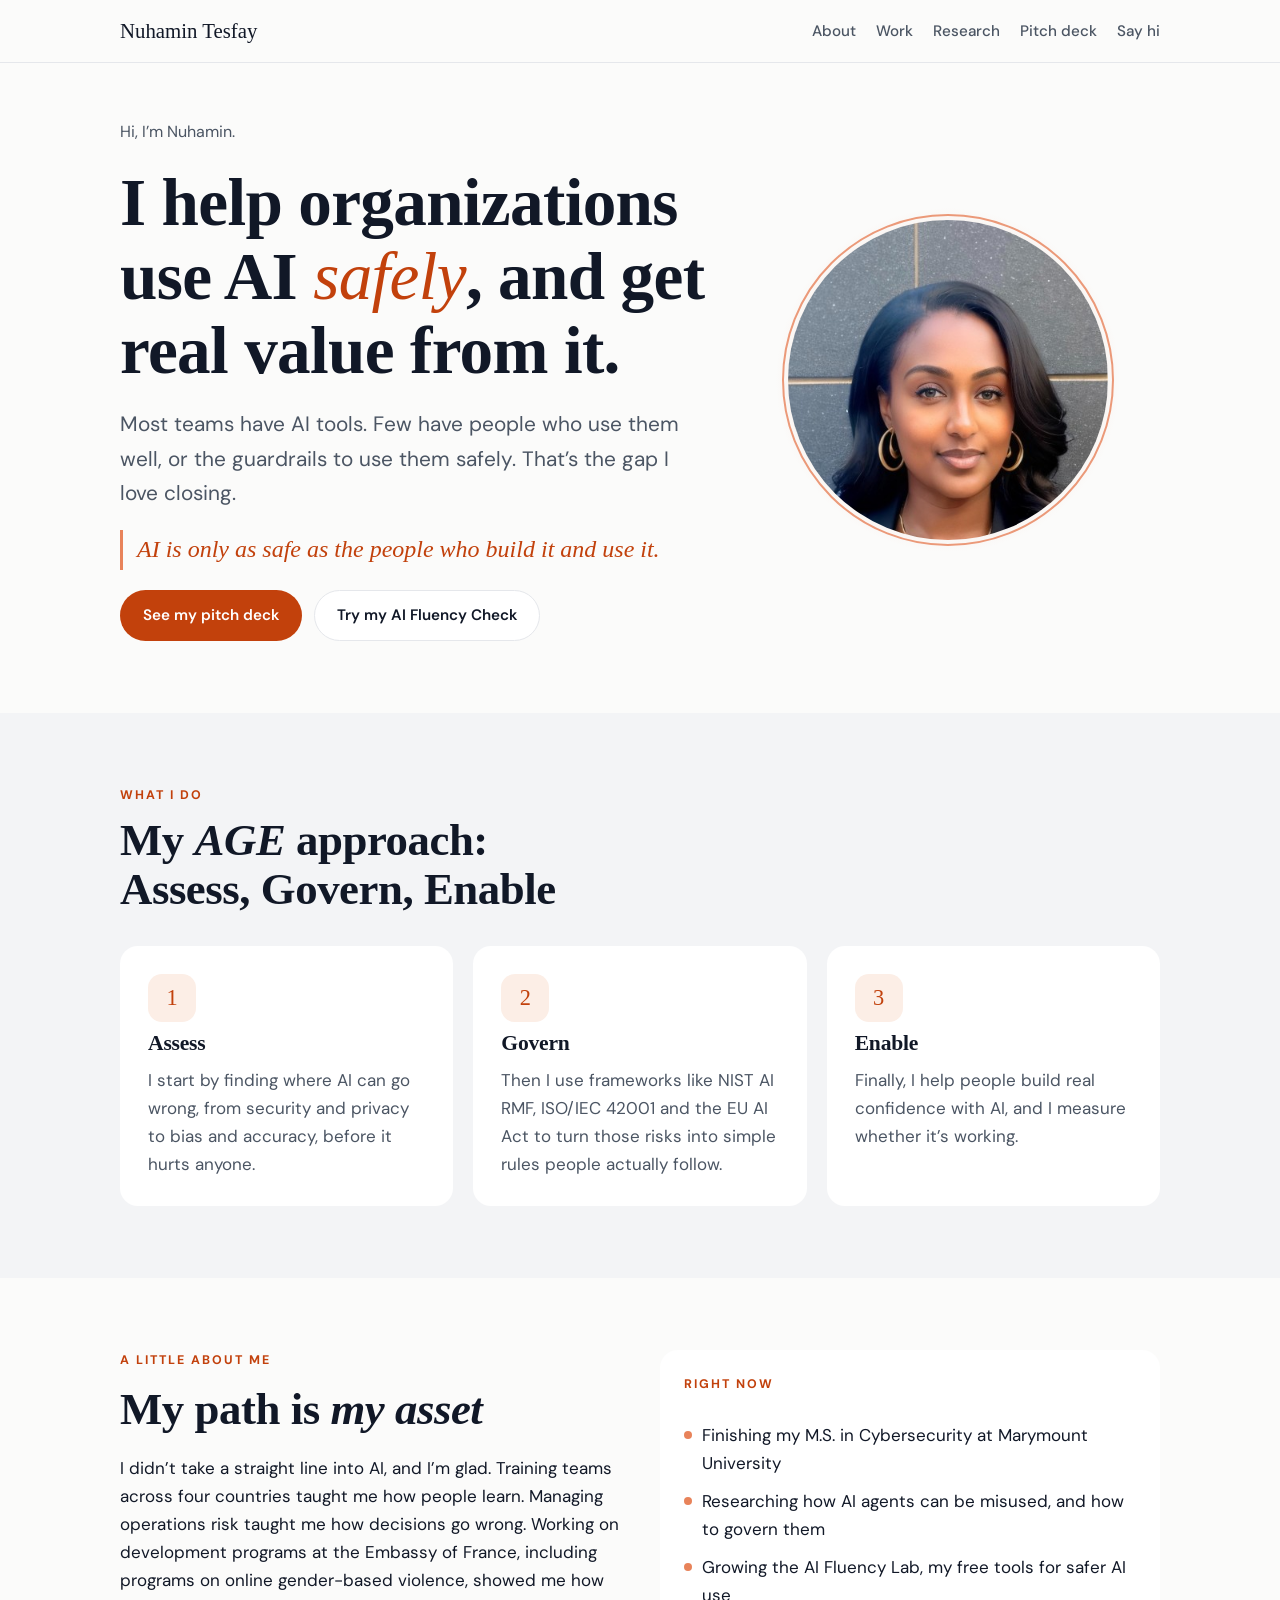
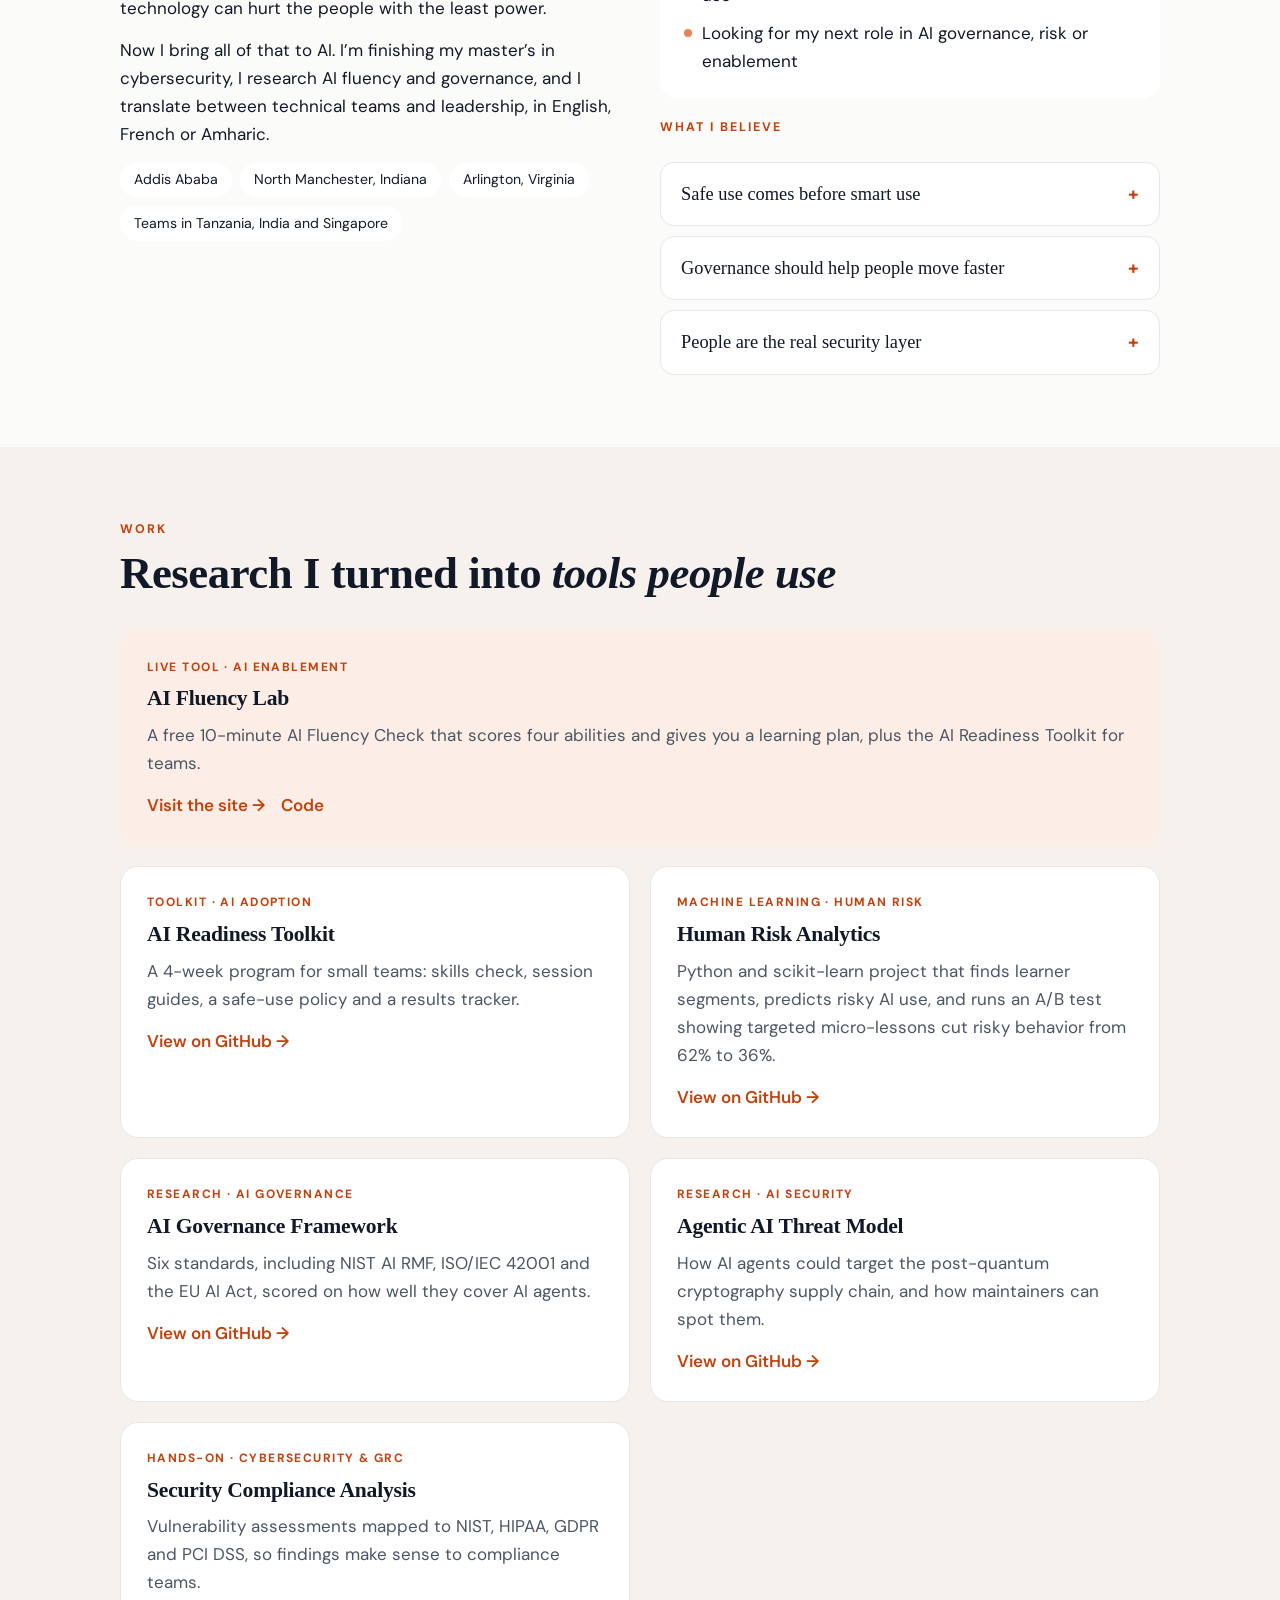
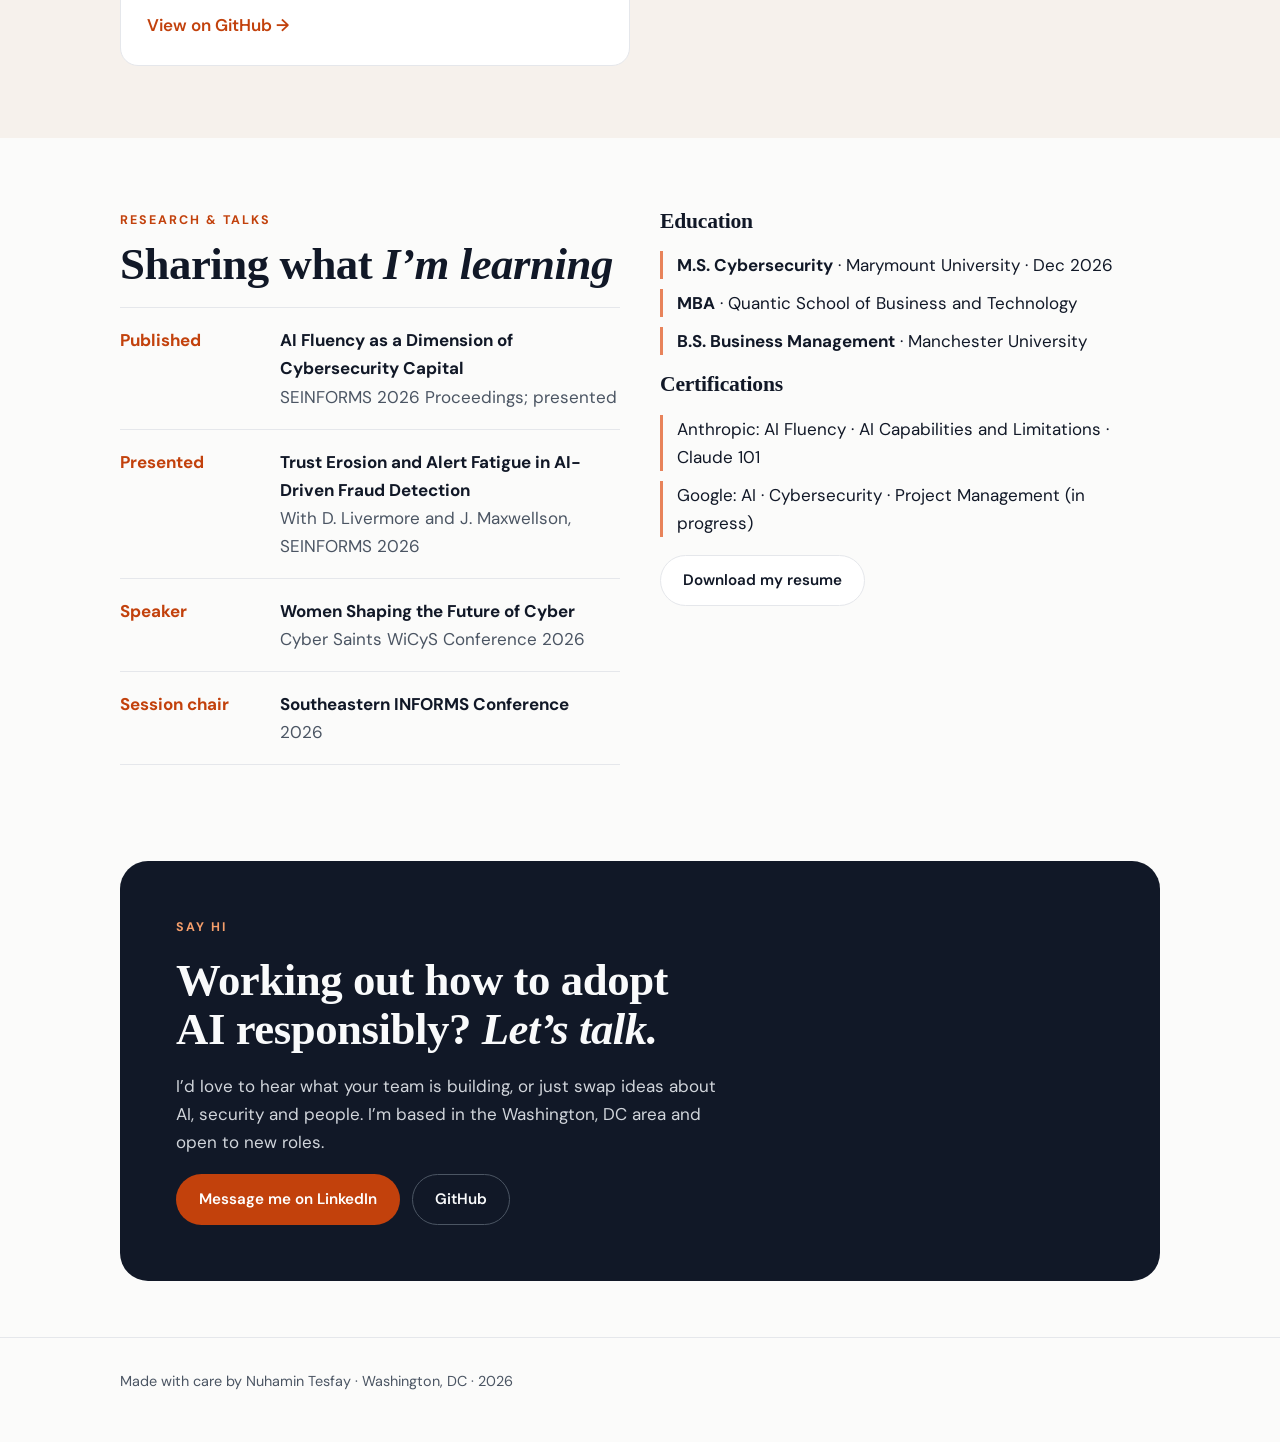
==== commit 9ad31987: "Add Human Risk Analytics project details to index.html Added a new project section for Human Risk An" ====
--- a/index.html
+++ b/index.html
@@ -161,6 +161,12 @@
         <div class="links"><a href="https://github.com/Nuhamin-bit/ai-readiness-toolkit">View on GitHub →</a></div>
       </article>
       <article class="project">
+        <p class="kind">Machine learning · Human risk</p>
+        <h3>Human Risk Analytics</h3>
+        <p class="muted">Python and scikit-learn project that finds learner segments, predicts risky AI use, and runs an A/B test showing targeted micro-lessons cut risky behavior from 62% to 36%.</p>
+        <div class="links"><a href="https://github.com/Nuhamin-bit/human-risk-analytics">View on GitHub →</a></div>
+      </article>
+      <article class="project">
         <p class="kind">Research · AI governance</p>
         <h3>AI Governance Framework</h3>
         <p class="muted">Six standards, including NIST AI RMF, ISO/IEC 42001 and the EU AI Act, scored on how well they cover AI agents.</p>
--- a/style.css
+++ b/style.css
@@ -17,13 +17,13 @@
 @media (prefers-reduced-motion:reduce){html{scroll-behavior:auto}*{transition:none!important;animation:none!important}}
 body{margin:0;background:var(--bg);color:var(--ink);font-family:var(--body);font-size:17px;line-height:1.65}
 .wrap{max-width:1080px;margin:0 auto;padding-left:max(20px,env(safe-area-inset-left,0px));padding-right:max(20px,env(safe-area-inset-right,0px))}
-h1,h2,h3{font-family:var(--display);font-weight:500;line-height:1.1;margin:0;text-wrap:balance;letter-spacing:-.01em}
+h1,h2,h3{font-family:var(--display);font-weight:700;line-height:1.1;margin:0;text-wrap:balance;letter-spacing:-.01em}
 h1{font-size:clamp(2.5rem,6.5vw,4.2rem)}
 h2{font-size:clamp(1.9rem,4.4vw,2.8rem)}
 h3{font-size:1.35rem}
 p{margin:0}
 a{color:var(--accent)}
-em{font-family:var(--display);font-style:italic;font-weight:400}
+em{font-family:var(--display);font-style:italic;font-weight:700}
 .eyebrow{font-size:.78rem;font-weight:700;letter-spacing:.16em;text-transform:uppercase;color:var(--accent)}
 .muted{color:var(--muted)}
 .btn{display:inline-flex;align-items:center;gap:8px;font:inherit;font-weight:600;font-size:.95rem;border-radius:999px;padding:12px 22px;text-decoration:none;border:1.5px solid transparent;transition:transform .2s ease,box-shadow .2s ease;cursor:pointer}
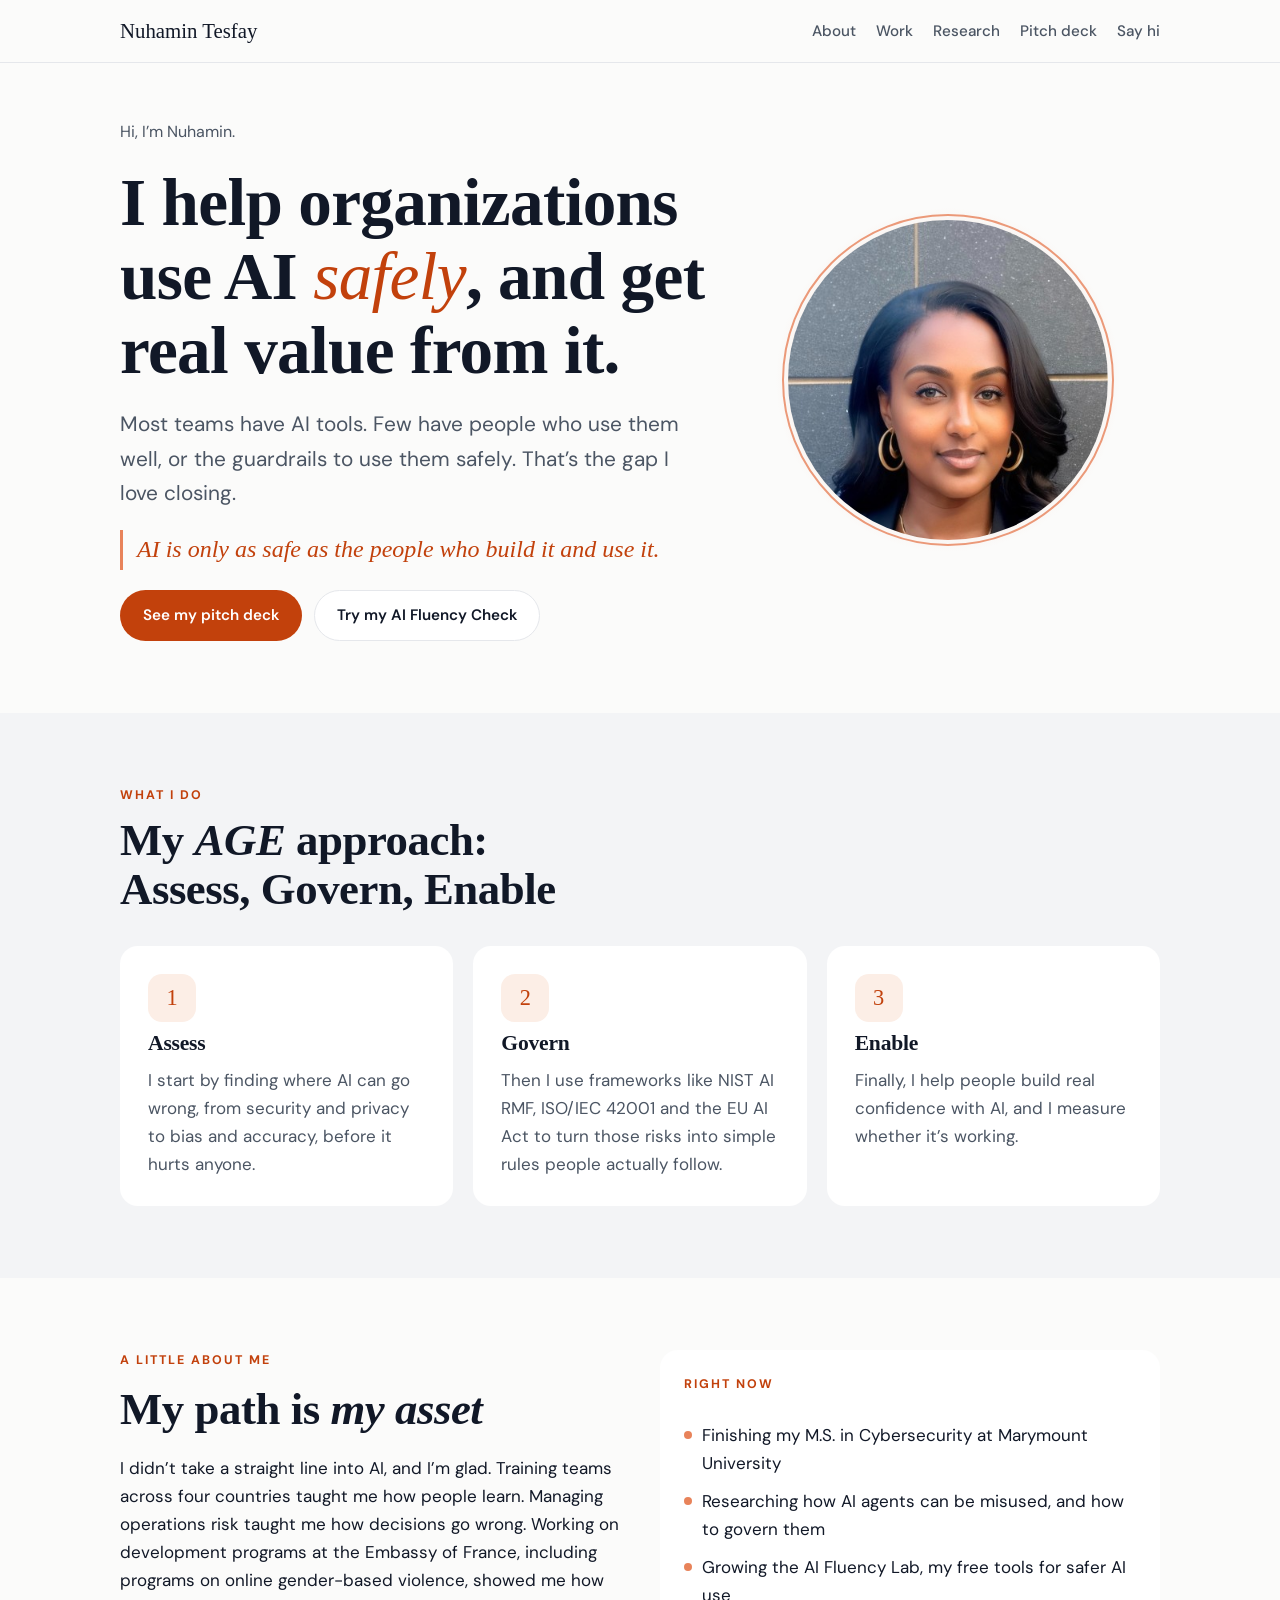
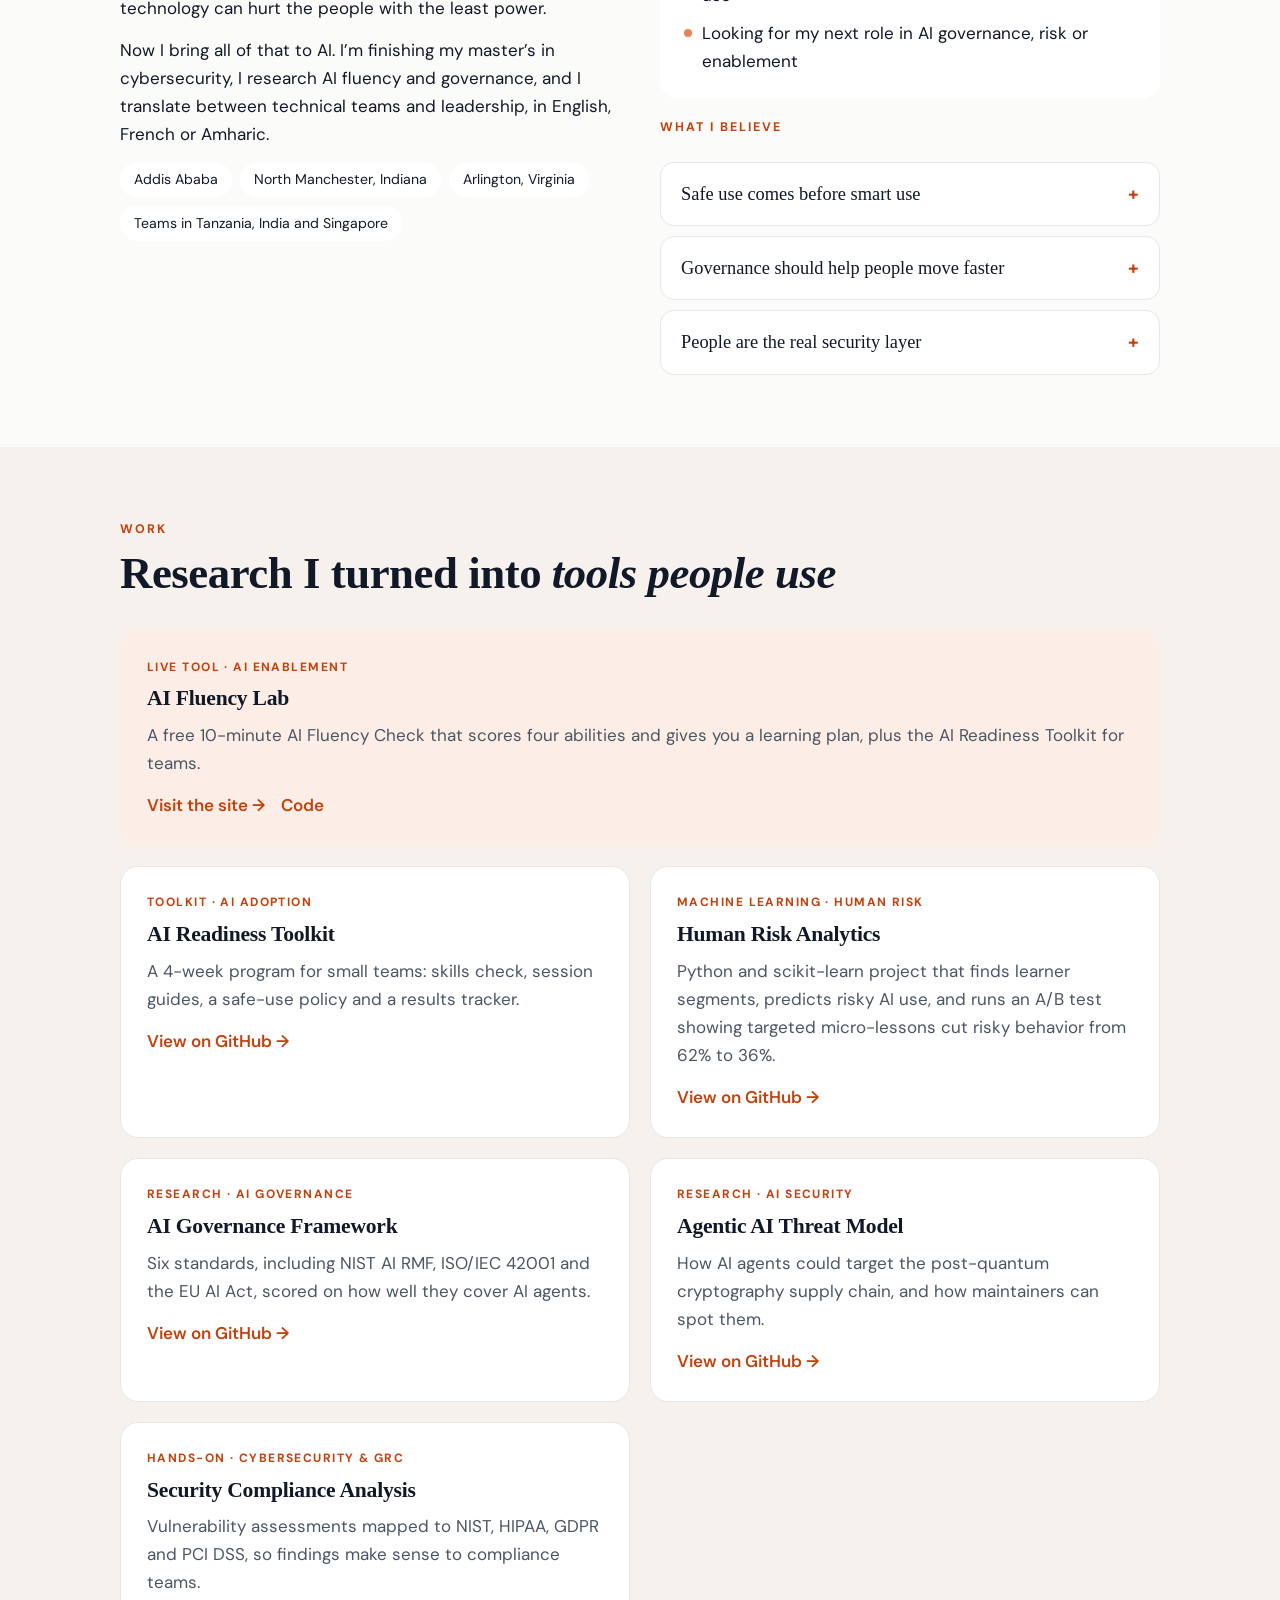
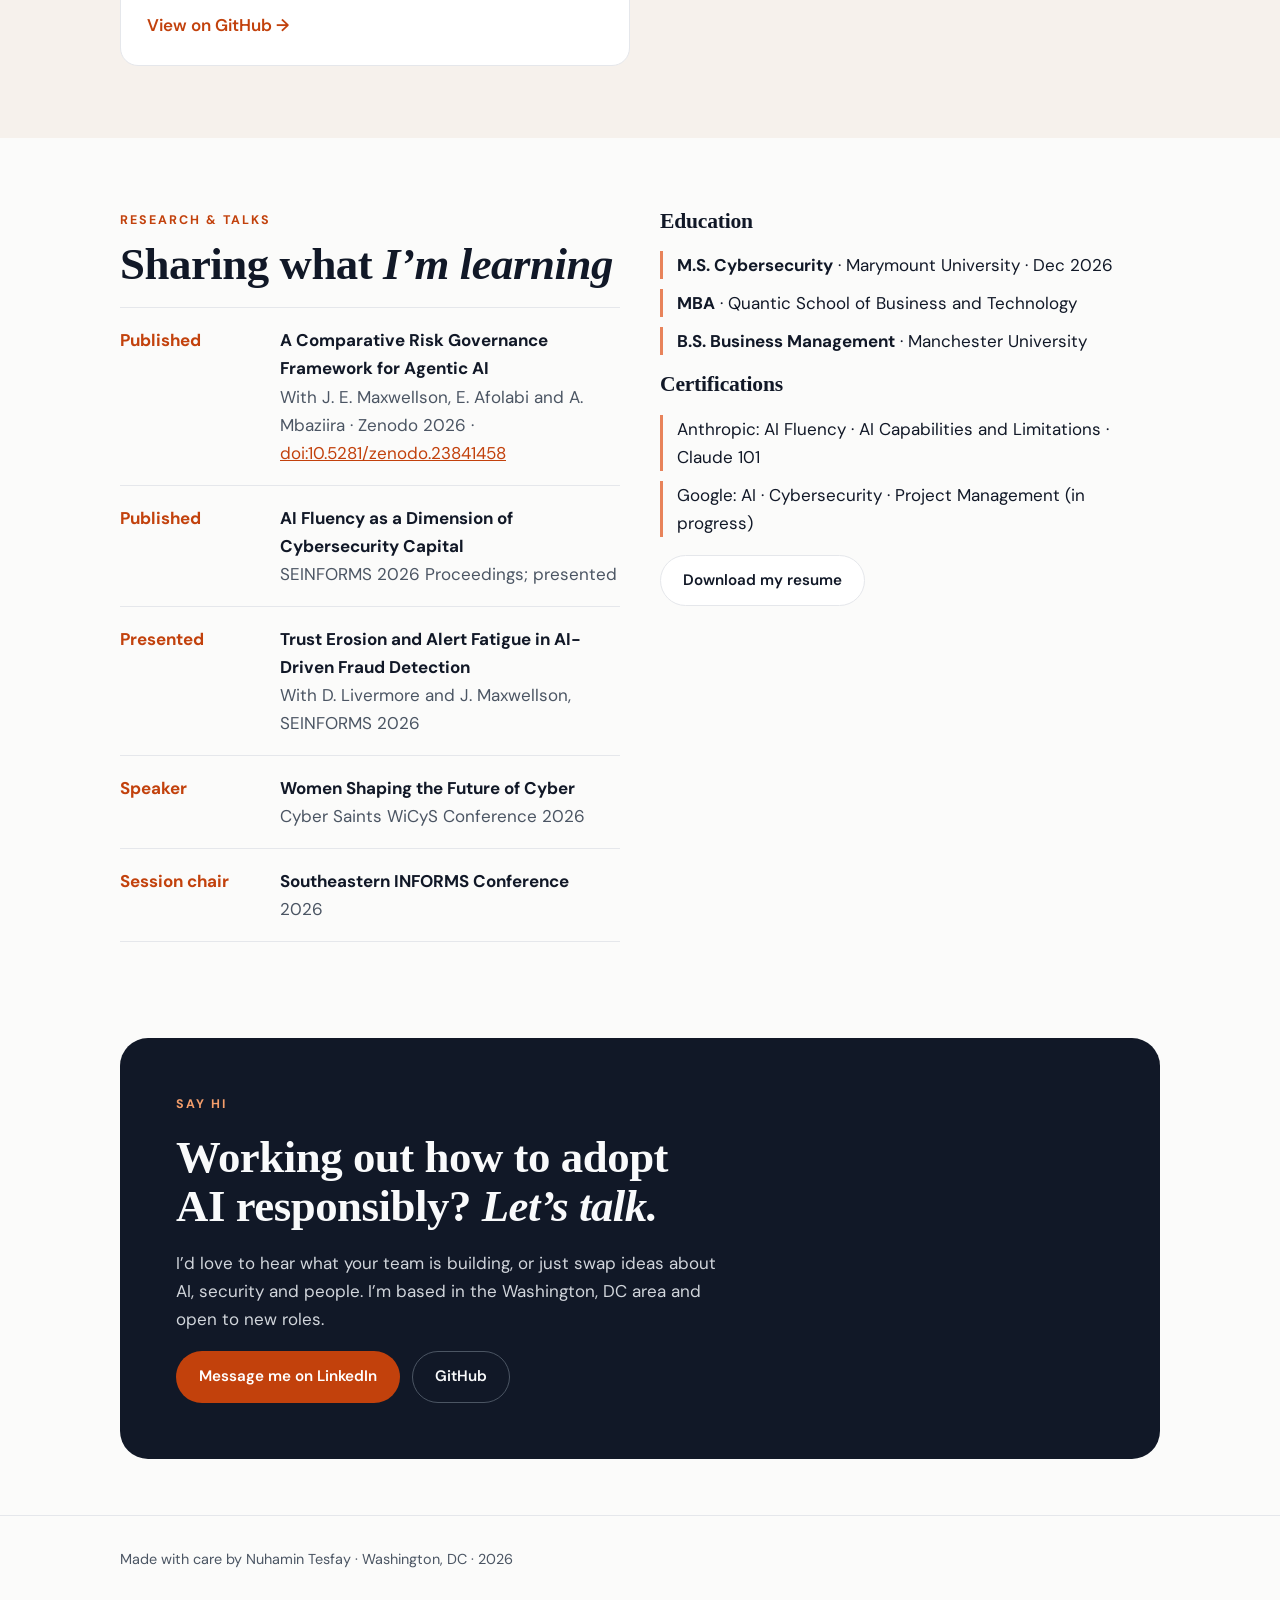
==== commit 6267d1cc: "Add research and talks section to index.html" ====
--- a/index.html
+++ b/index.html
@@ -194,6 +194,7 @@
       <div style="display:grid;gap:18px;align-content:start">
         <div class="head"><p class="eyebrow">Research &amp; talks</p><h2 id="res-h">Sharing what <em>I’m learning</em></h2></div>
         <div class="list">
+          <div class="item"><span class="when">Published</span><div><b>A Comparative Risk Governance Framework for Agentic AI</b><span class="muted">With J. E. Maxwellson, E. Afolabi and A. Mbaziira · Zenodo 2026 · <a href="https://doi.org/10.5281/zenodo.23841458">doi:10.5281/zenodo.23841458</a></span></div></div>
           <div class="item"><span class="when">Published</span><div><b>AI Fluency as a Dimension of Cybersecurity Capital</b><span class="muted">SEINFORMS 2026 Proceedings; presented</span></div></div>
           <div class="item"><span class="when">Presented</span><div><b>Trust Erosion and Alert Fatigue in AI-Driven Fraud Detection</b><span class="muted">With D. Livermore and J. Maxwellson, SEINFORMS 2026</span></div></div>
           <div class="item"><span class="when">Speaker</span><div><b>Women Shaping the Future of Cyber</b><span class="muted">Cyber Saints WiCyS Conference 2026</span></div></div>
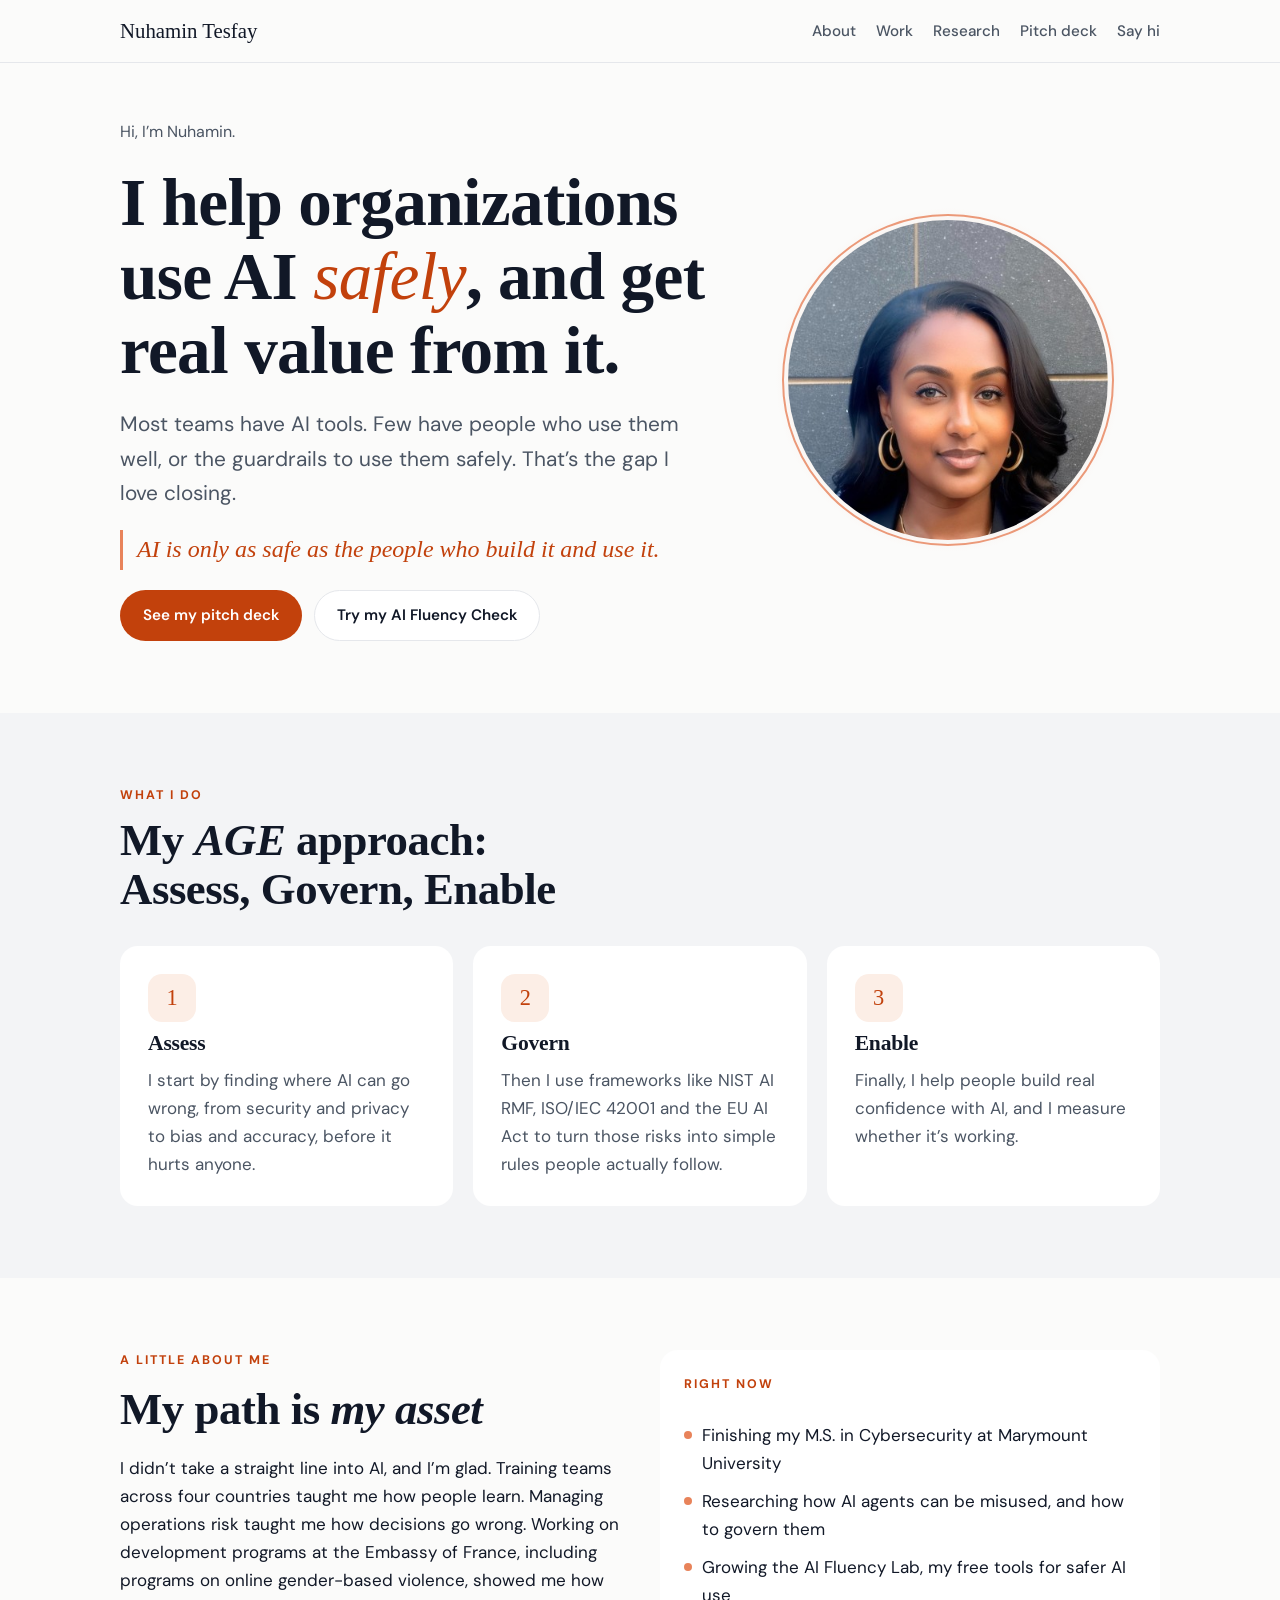
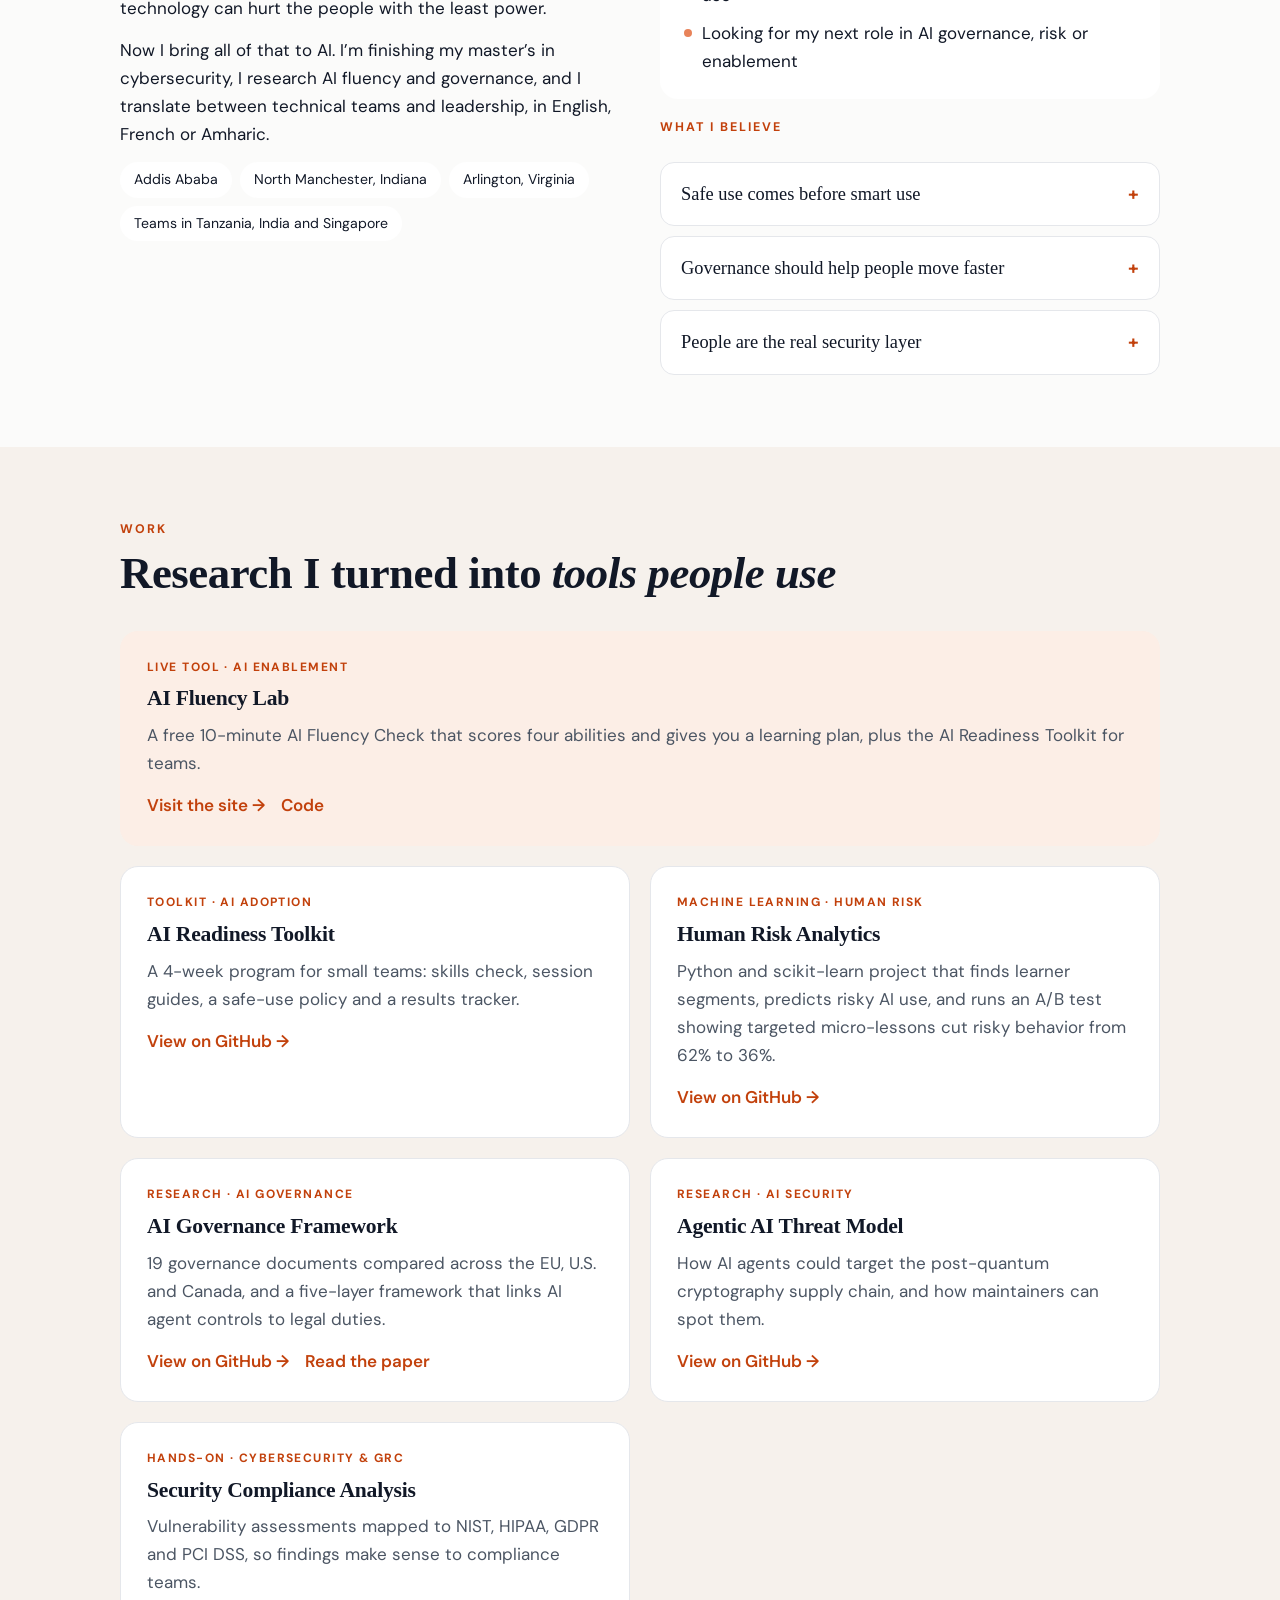
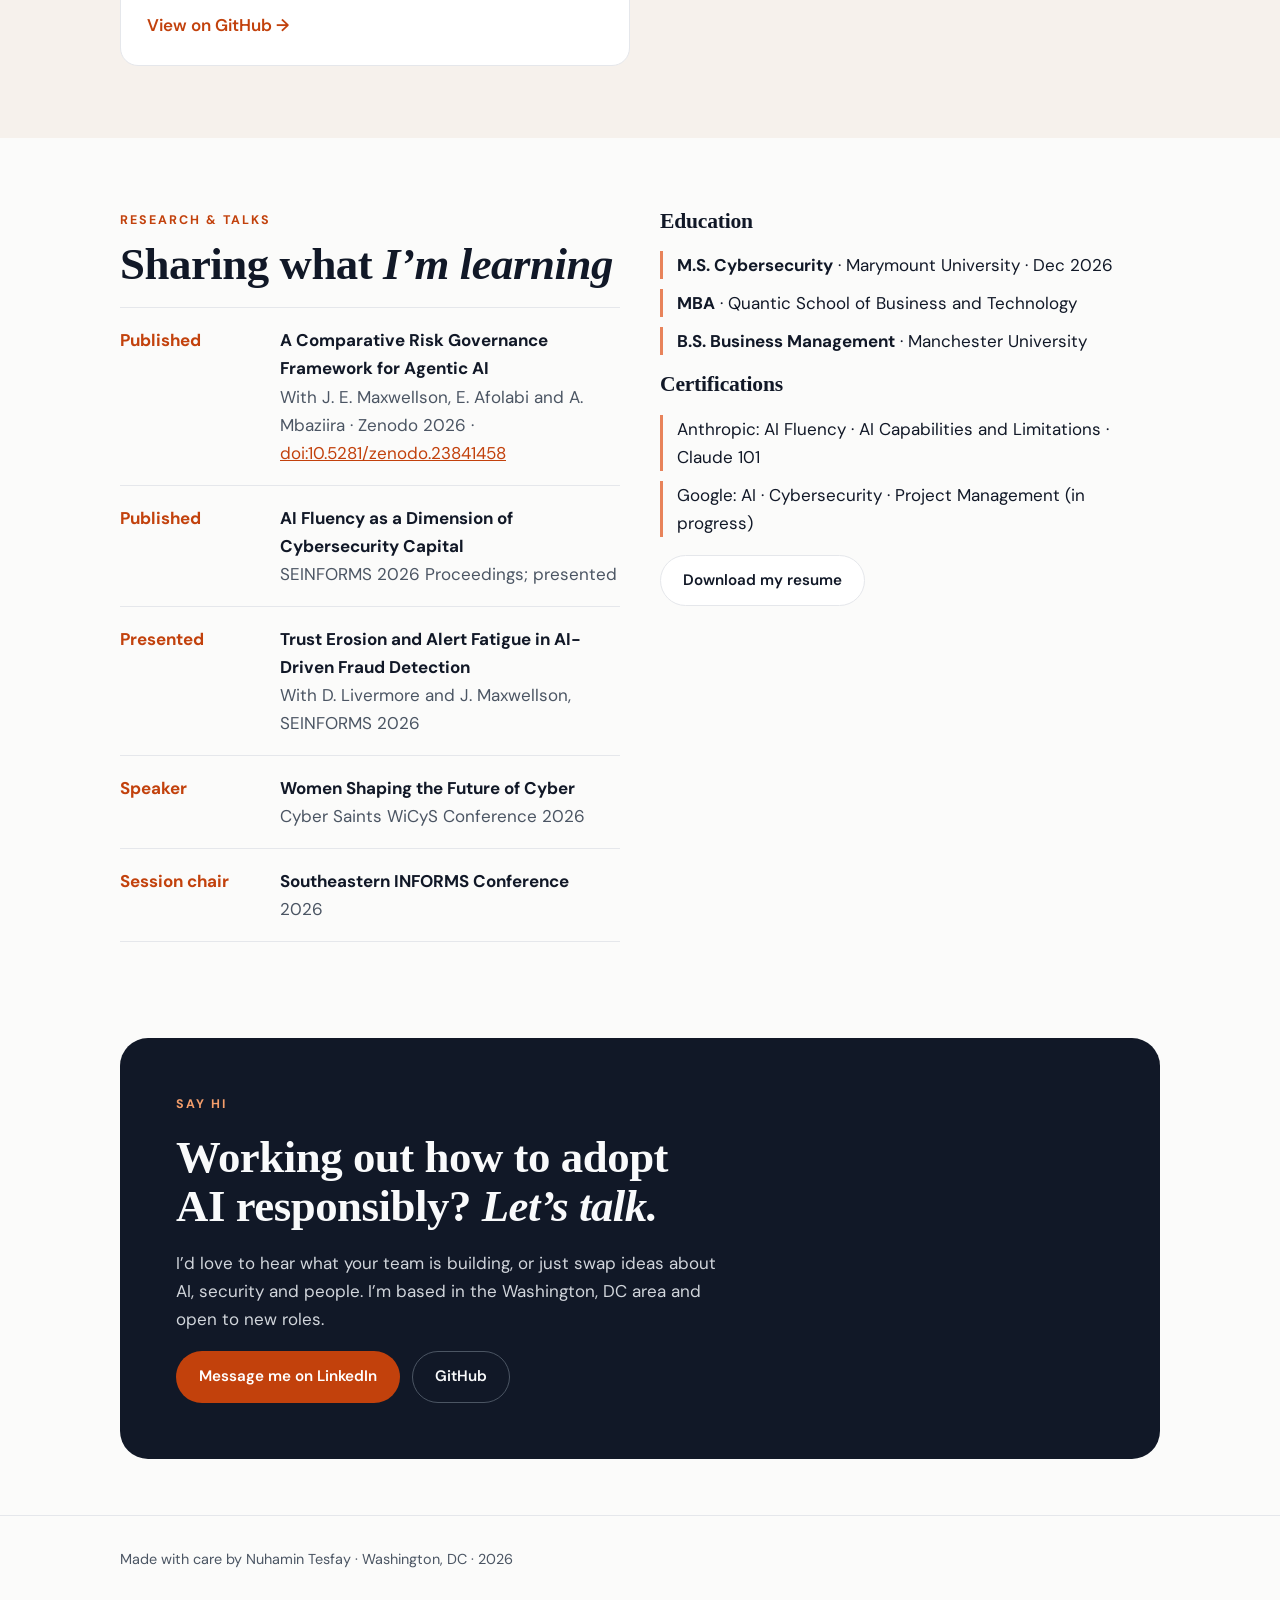
==== commit 9acb286d: "Add files via upload" ====
--- a/index.html
+++ b/index.html
@@ -169,8 +169,8 @@
       <article class="project">
         <p class="kind">Research · AI governance</p>
         <h3>AI Governance Framework</h3>
-        <p class="muted">Six standards, including NIST AI RMF, ISO/IEC 42001 and the EU AI Act, scored on how well they cover AI agents.</p>
-        <div class="links"><a href="https://github.com/Nuhamin-bit/ai-governance-framework">View on GitHub →</a></div>
+        <p class="muted">19 governance documents compared across the EU, U.S. and Canada, and a five-layer framework that links AI agent controls to legal duties.</p>
+        <div class="links"><a href="https://github.com/Nuhamin-bit/ai-governance-framework">View on GitHub →</a><a href="https://doi.org/10.5281/zenodo.23841458">Read the paper</a></div>
       </article>
       <article class="project">
         <p class="kind">Research · AI security</p>
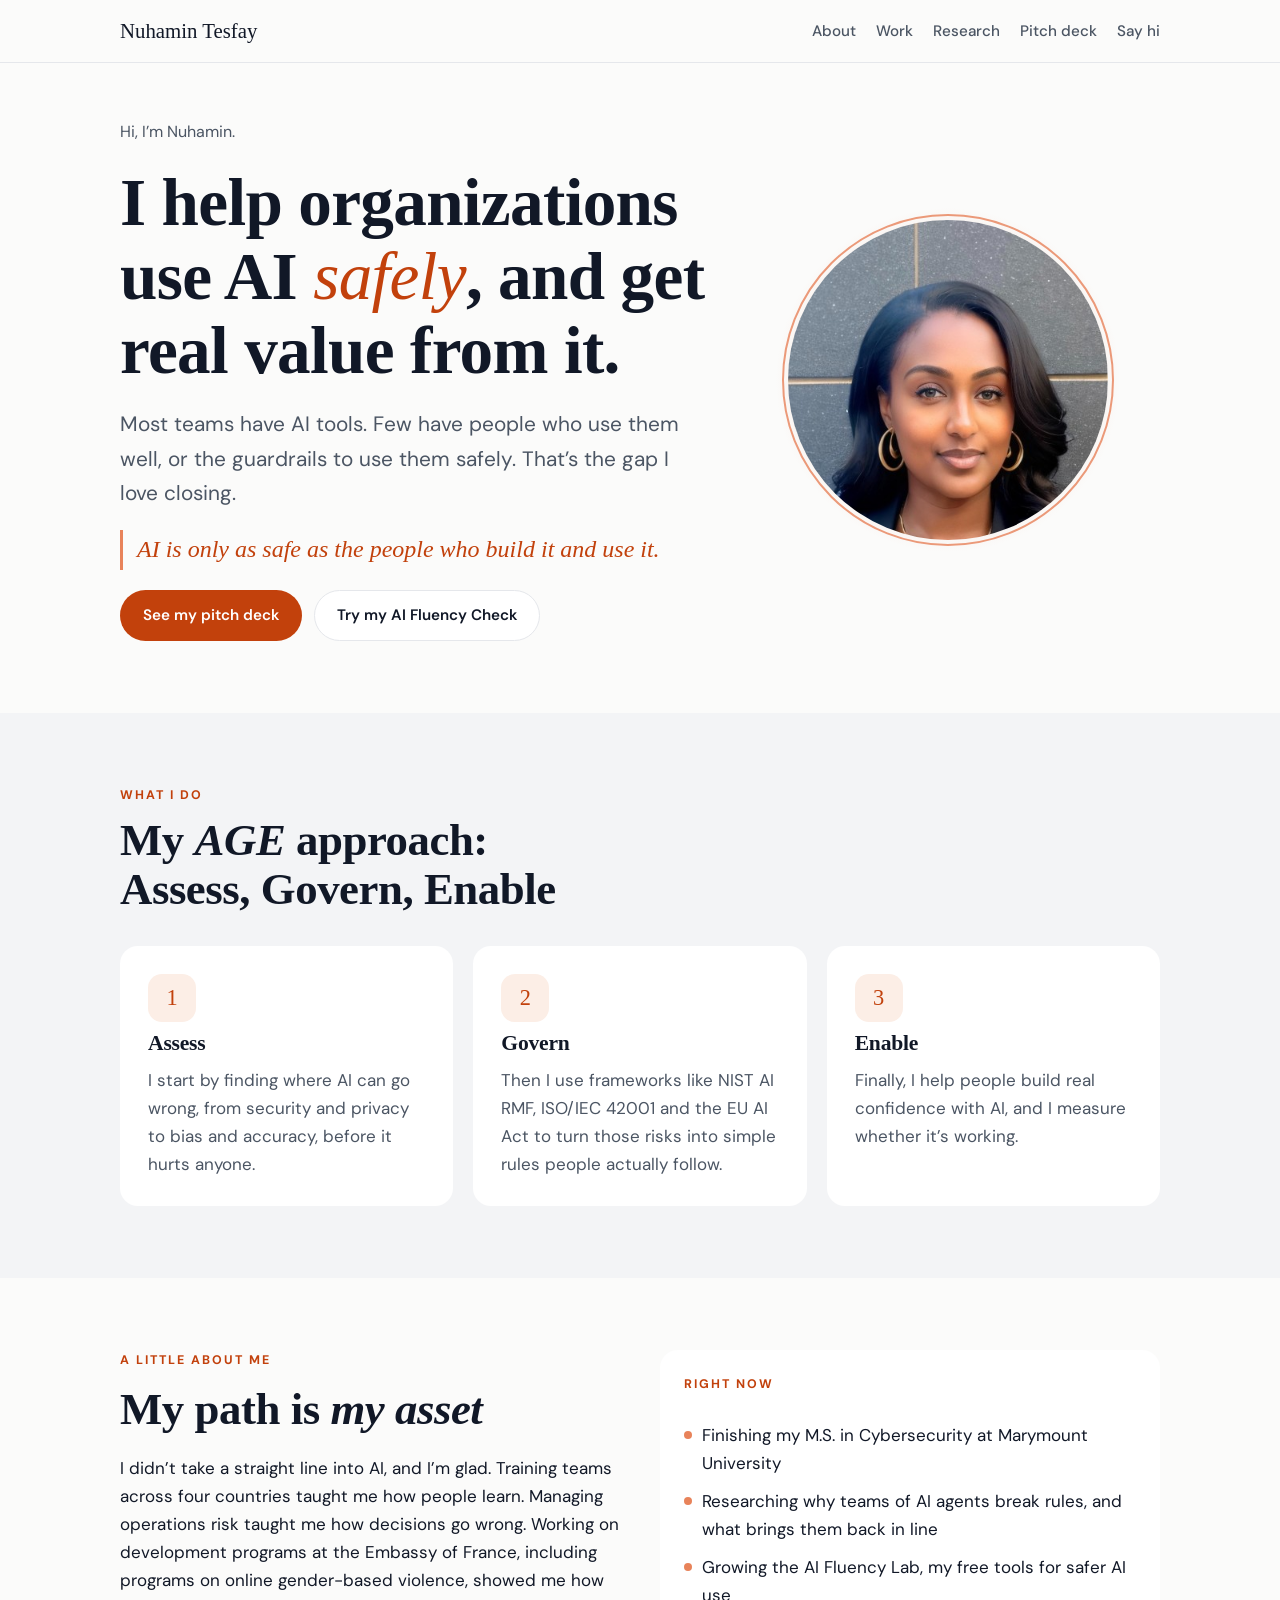
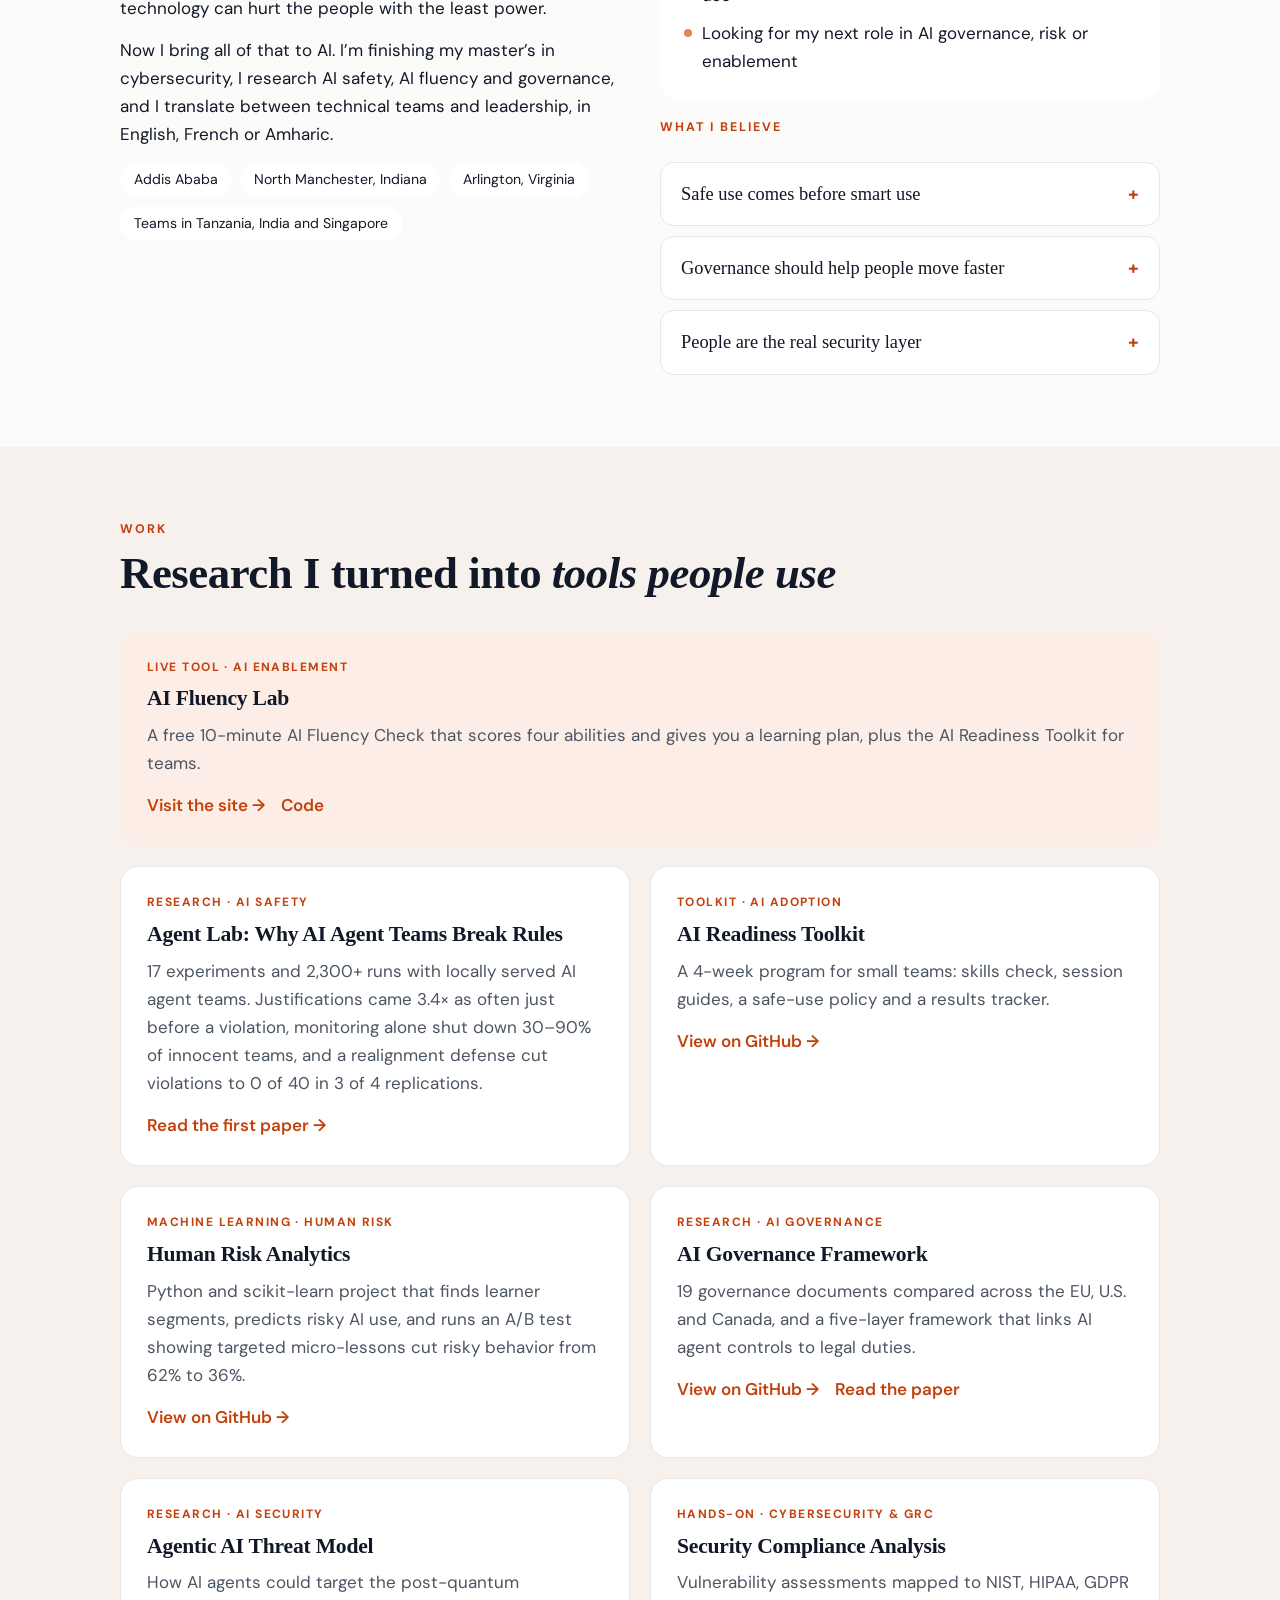
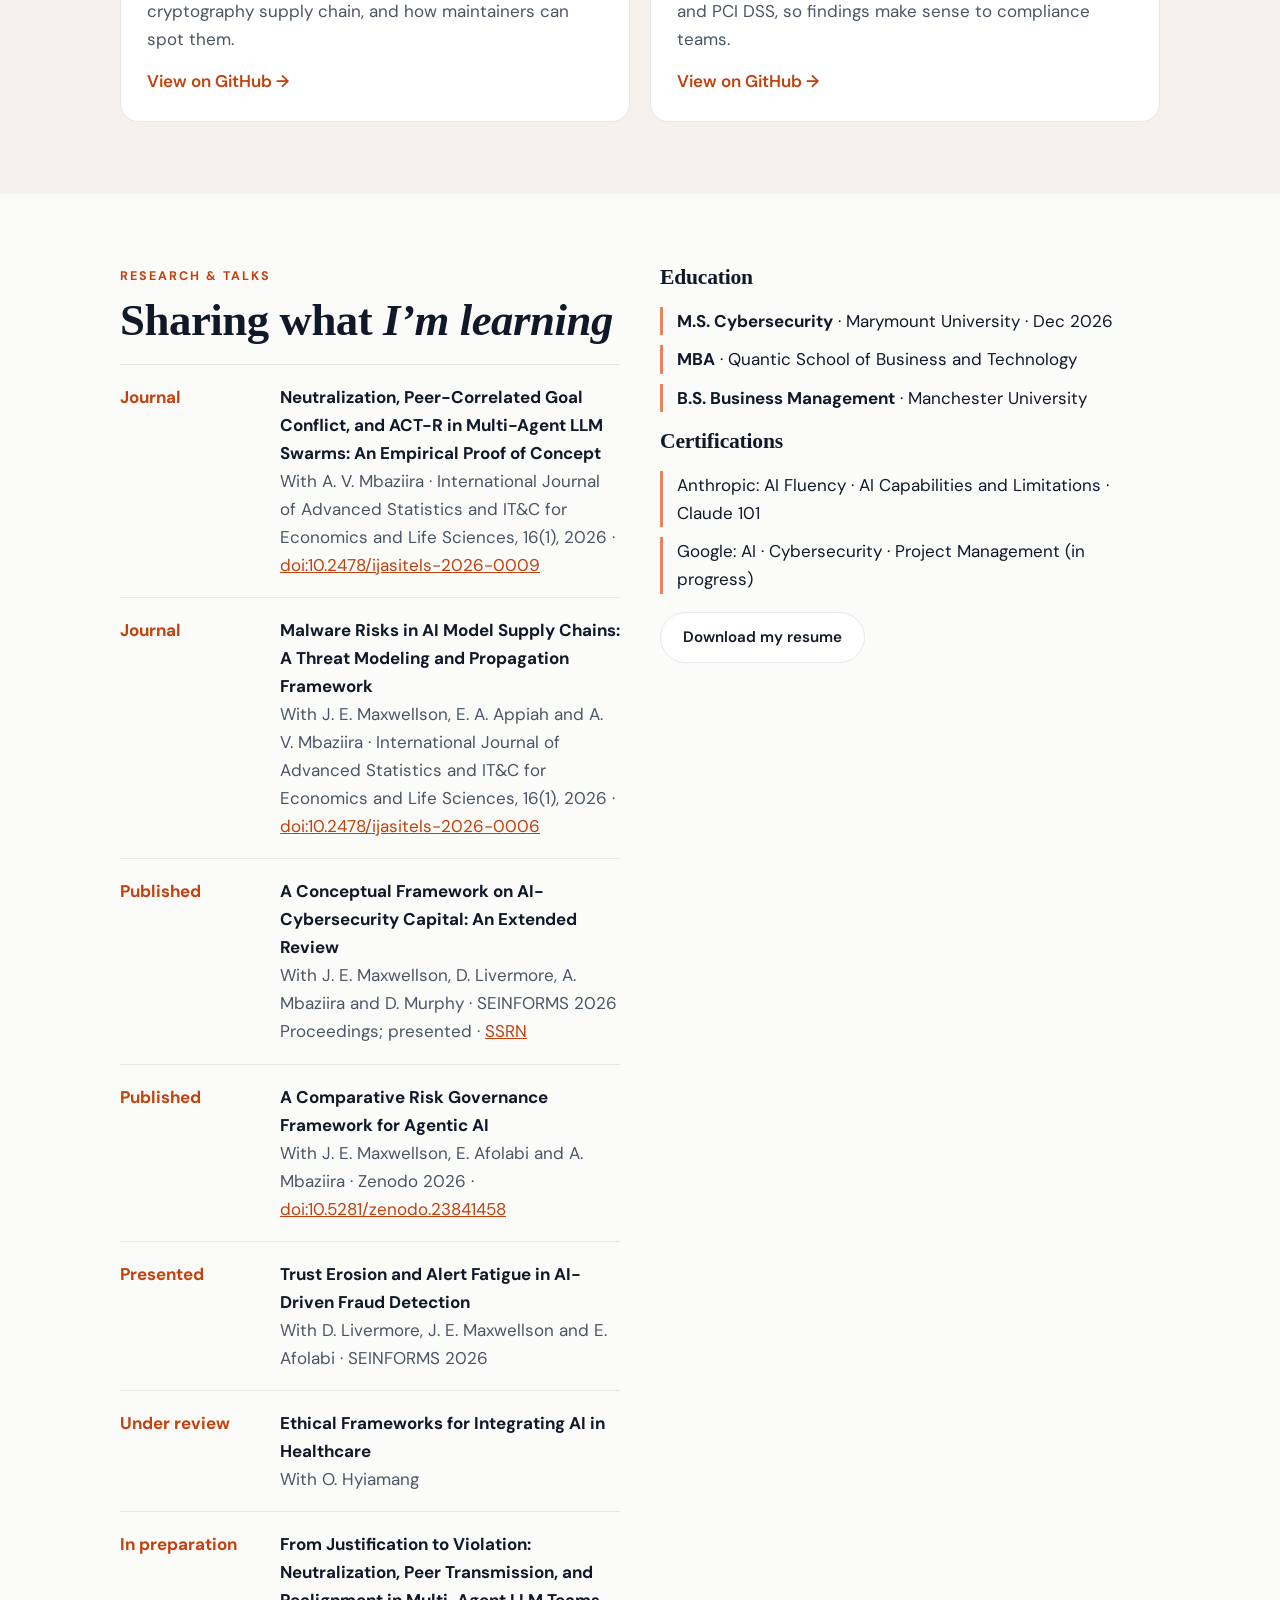
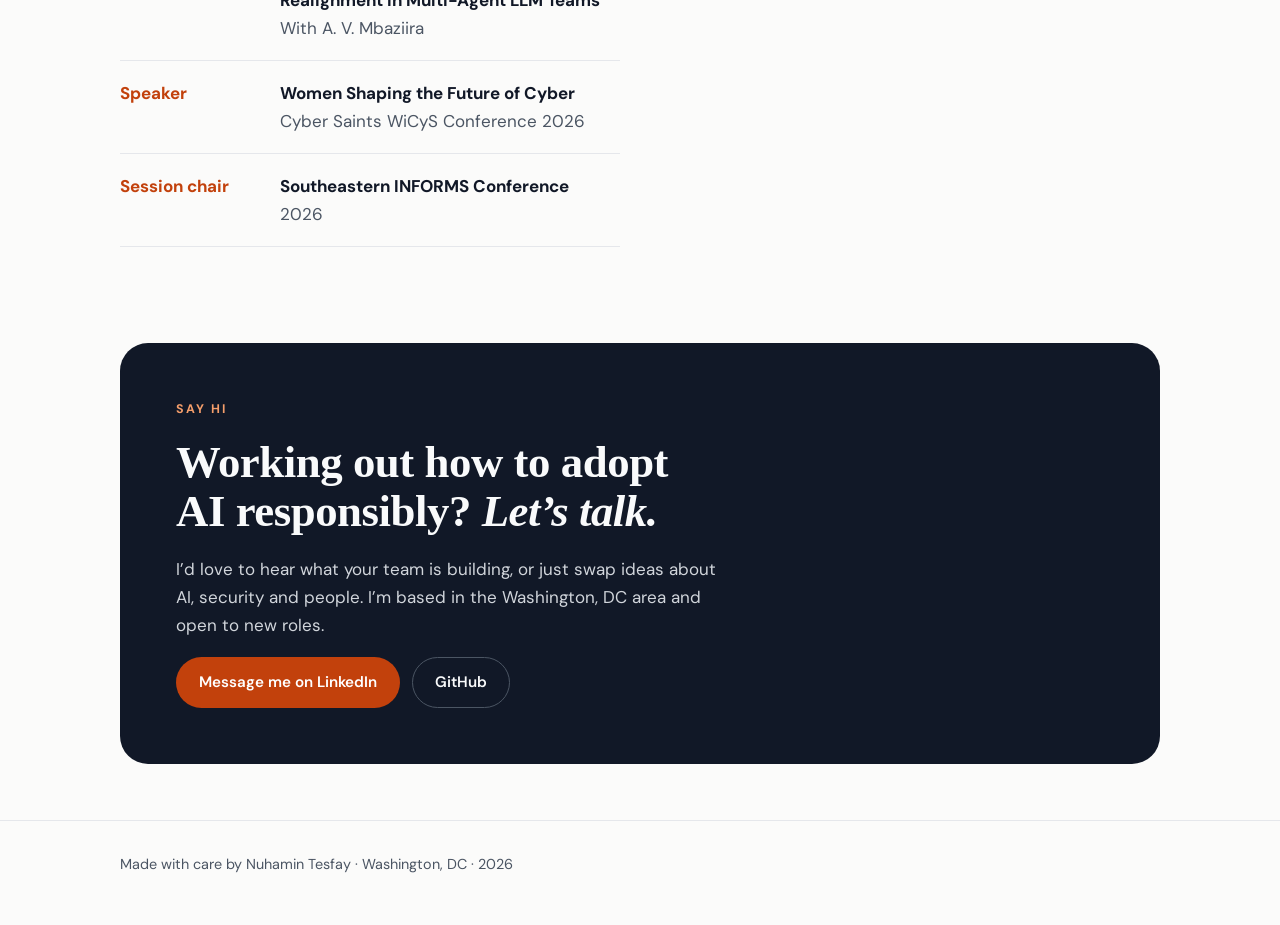
==== commit 2d484d15: "Revise AI research topics and project descriptions Updated research focus and added new project deta" ====
--- a/index.html
+++ b/index.html
@@ -120,7 +120,7 @@
         <p class="eyebrow">A little about me</p>
         <h2 id="about-h" style="margin:10px 0 20px">My path is <em>my asset</em></h2>
         <p>I didn’t take a straight line into AI, and I’m glad. Training teams across four countries taught me how people learn. Managing operations risk taught me how decisions go wrong. Working on development programs at the Embassy of France, including programs on online gender-based violence, showed me how technology can hurt the people with the least power.</p>
-        <p>Now I bring all of that to AI. I’m finishing my master’s in cybersecurity, I research AI fluency and governance, and I translate between technical teams and leadership, in English, French or Amharic.</p>
+        <p>Now I bring all of that to AI. I’m finishing my master’s in cybersecurity, I research AI safety, AI fluency and governance, and I translate between technical teams and leadership, in English, French or Amharic.</p>
         <div class="places" aria-label="Places that shaped me"><span>Addis Ababa</span><span>North Manchester, Indiana</span><span>Arlington, Virginia</span><span>Teams in Tanzania, India and Singapore</span></div>
       </div>
       <div style="display:grid;gap:18px">
@@ -128,7 +128,7 @@
           <p class="eyebrow">Right now</p>
           <ul>
             <li>Finishing my M.S. in Cybersecurity at Marymount University</li>
-            <li>Researching how AI agents can be misused, and how to govern them</li>
+            <li>Researching why teams of AI agents break rules, and what brings them back in line</li>
             <li>Growing the AI Fluency Lab, my free tools for safer AI use</li>
             <li>Looking for my next role in AI governance, risk or enablement</li>
           </ul>
@@ -155,6 +155,12 @@
         <div class="links"><a href="https://nuhamin-bit.github.io/ai-fluency-lab/">Visit the site →</a><a href="https://github.com/Nuhamin-bit/ai-fluency-lab">Code</a></div>
       </article>
       <article class="project">
+        <p class="kind">Research · AI safety</p>
+        <h3>Agent Lab: Why AI Agent Teams Break Rules</h3>
+        <p class="muted">17 experiments and 2,300+ runs with locally served AI agent teams. Justifications came 3.4× as often just before a violation, monitoring alone shut down 30–90% of innocent teams, and a realignment defense cut violations to 0 of 40 in 3 of 4 replications.</p>
+        <div class="links"><a href="https://doi.org/10.2478/ijasitels-2026-0009">Read the first paper →</a></div>
+      </article>
+      <article class="project">
         <p class="kind">Toolkit · AI adoption</p>
         <h3>AI Readiness Toolkit</h3>
         <p class="muted">A 4-week program for small teams: skills check, session guides, a safe-use policy and a results tracker.</p>
@@ -194,9 +200,13 @@
       <div style="display:grid;gap:18px;align-content:start">
         <div class="head"><p class="eyebrow">Research &amp; talks</p><h2 id="res-h">Sharing what <em>I’m learning</em></h2></div>
         <div class="list">
+          <div class="item"><span class="when">Journal</span><div><b>Neutralization, Peer-Correlated Goal Conflict, and ACT-R in Multi-Agent LLM Swarms: An Empirical Proof of Concept</b><span class="muted">With A. V. Mbaziira · International Journal of Advanced Statistics and IT&amp;C for Economics and Life Sciences, 16(1), 2026 · <a href="https://doi.org/10.2478/ijasitels-2026-0009">doi:10.2478/ijasitels-2026-0009</a></span></div></div>
+          <div class="item"><span class="when">Journal</span><div><b>Malware Risks in AI Model Supply Chains: A Threat Modeling and Propagation Framework</b><span class="muted">With J. E. Maxwellson, E. A. Appiah and A. V. Mbaziira · International Journal of Advanced Statistics and IT&amp;C for Economics and Life Sciences, 16(1), 2026 · <a href="https://doi.org/10.2478/ijasitels-2026-0006">doi:10.2478/ijasitels-2026-0006</a></span></div></div>
+          <div class="item"><span class="when">Published</span><div><b>A Conceptual Framework on AI-Cybersecurity Capital: An Extended Review</b><span class="muted">With J. E. Maxwellson, D. Livermore, A. Mbaziira and D. Murphy · SEINFORMS 2026 Proceedings; presented · <a href="https://ssrn.com/abstract=7621838">SSRN</a></span></div></div>
           <div class="item"><span class="when">Published</span><div><b>A Comparative Risk Governance Framework for Agentic AI</b><span class="muted">With J. E. Maxwellson, E. Afolabi and A. Mbaziira · Zenodo 2026 · <a href="https://doi.org/10.5281/zenodo.23841458">doi:10.5281/zenodo.23841458</a></span></div></div>
-          <div class="item"><span class="when">Published</span><div><b>AI Fluency as a Dimension of Cybersecurity Capital</b><span class="muted">SEINFORMS 2026 Proceedings; presented</span></div></div>
-          <div class="item"><span class="when">Presented</span><div><b>Trust Erosion and Alert Fatigue in AI-Driven Fraud Detection</b><span class="muted">With D. Livermore and J. Maxwellson, SEINFORMS 2026</span></div></div>
+          <div class="item"><span class="when">Presented</span><div><b>Trust Erosion and Alert Fatigue in AI-Driven Fraud Detection</b><span class="muted">With D. Livermore, J. E. Maxwellson and E. Afolabi · SEINFORMS 2026</span></div></div>
+          <div class="item"><span class="when">Under review</span><div><b>Ethical Frameworks for Integrating AI in Healthcare</b><span class="muted">With O. Hyiamang</span></div></div>
+          <div class="item"><span class="when">In preparation</span><div><b>From Justification to Violation: Neutralization, Peer Transmission, and Realignment in Multi-Agent LLM Teams</b><span class="muted">With A. V. Mbaziira</span></div></div>
           <div class="item"><span class="when">Speaker</span><div><b>Women Shaping the Future of Cyber</b><span class="muted">Cyber Saints WiCyS Conference 2026</span></div></div>
           <div class="item"><span class="when">Session chair</span><div><b>Southeastern INFORMS Conference</b><span class="muted">2026</span></div></div>
         </div>
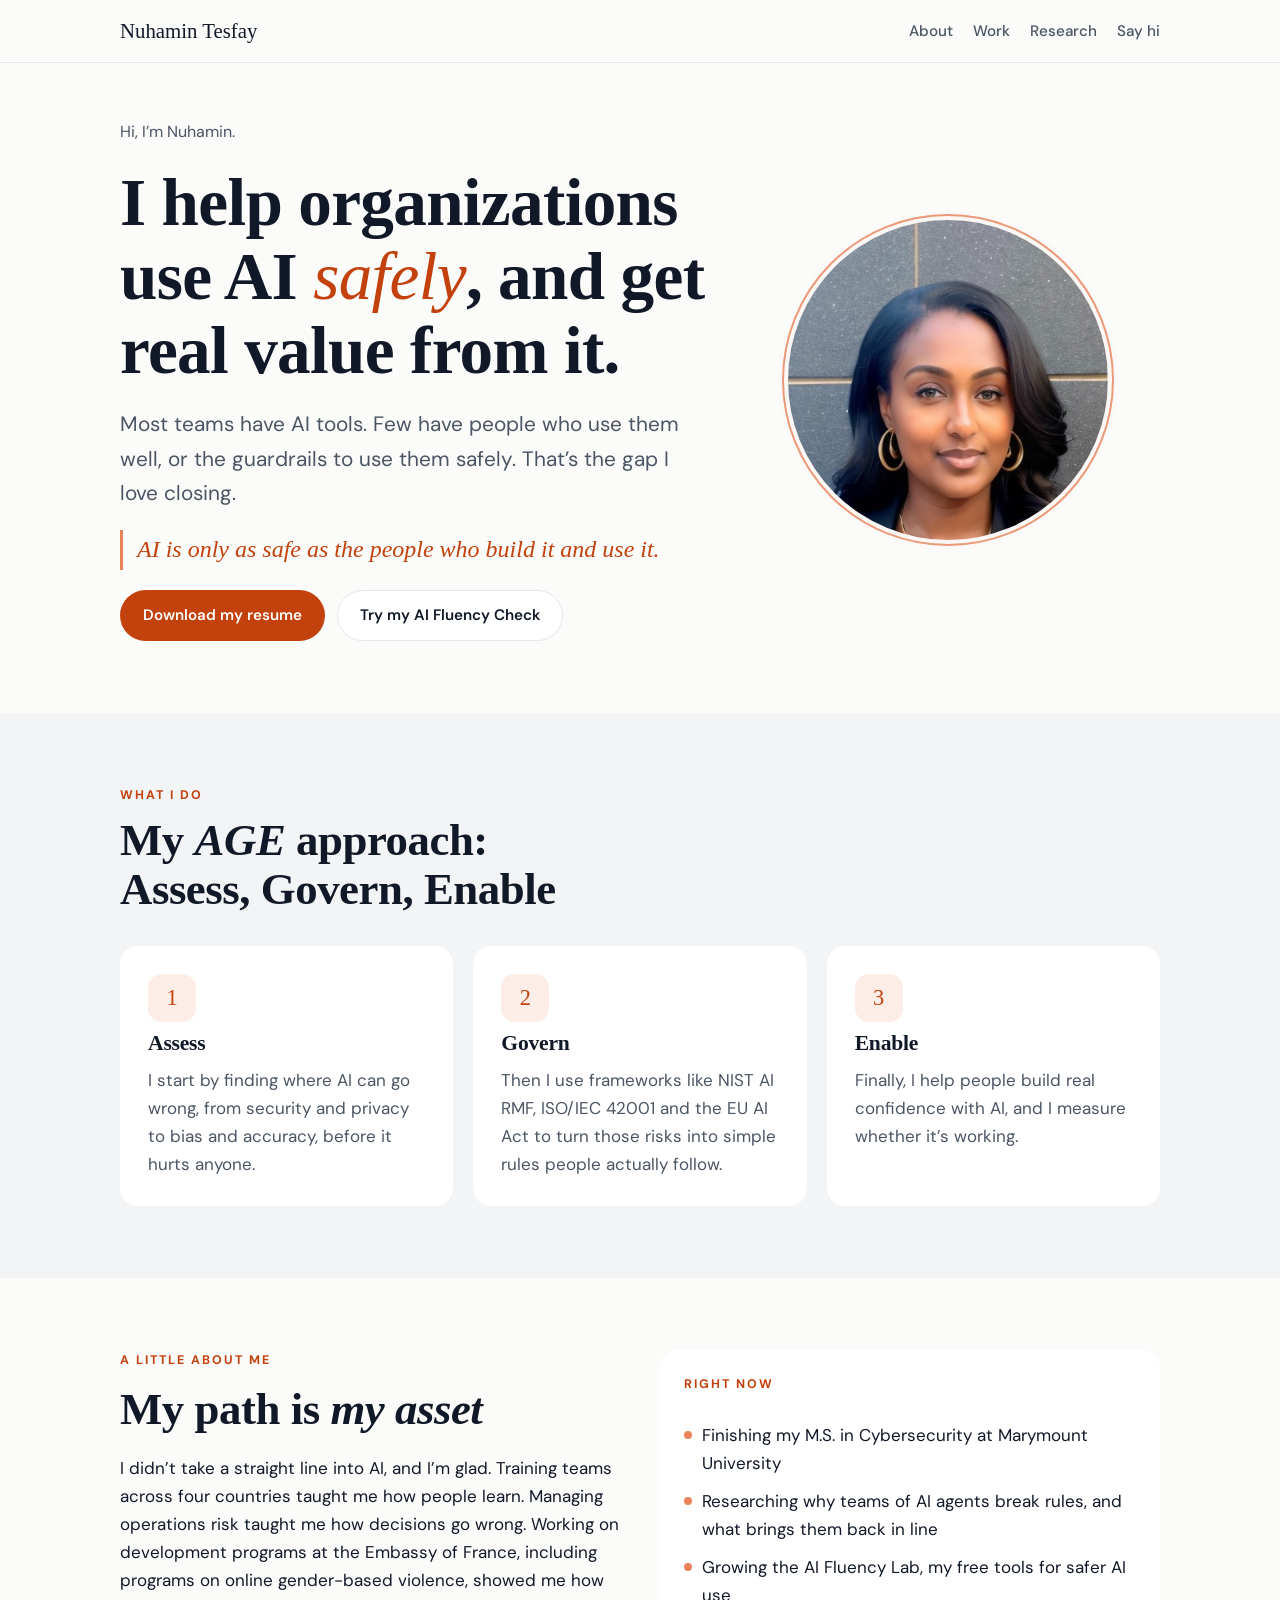
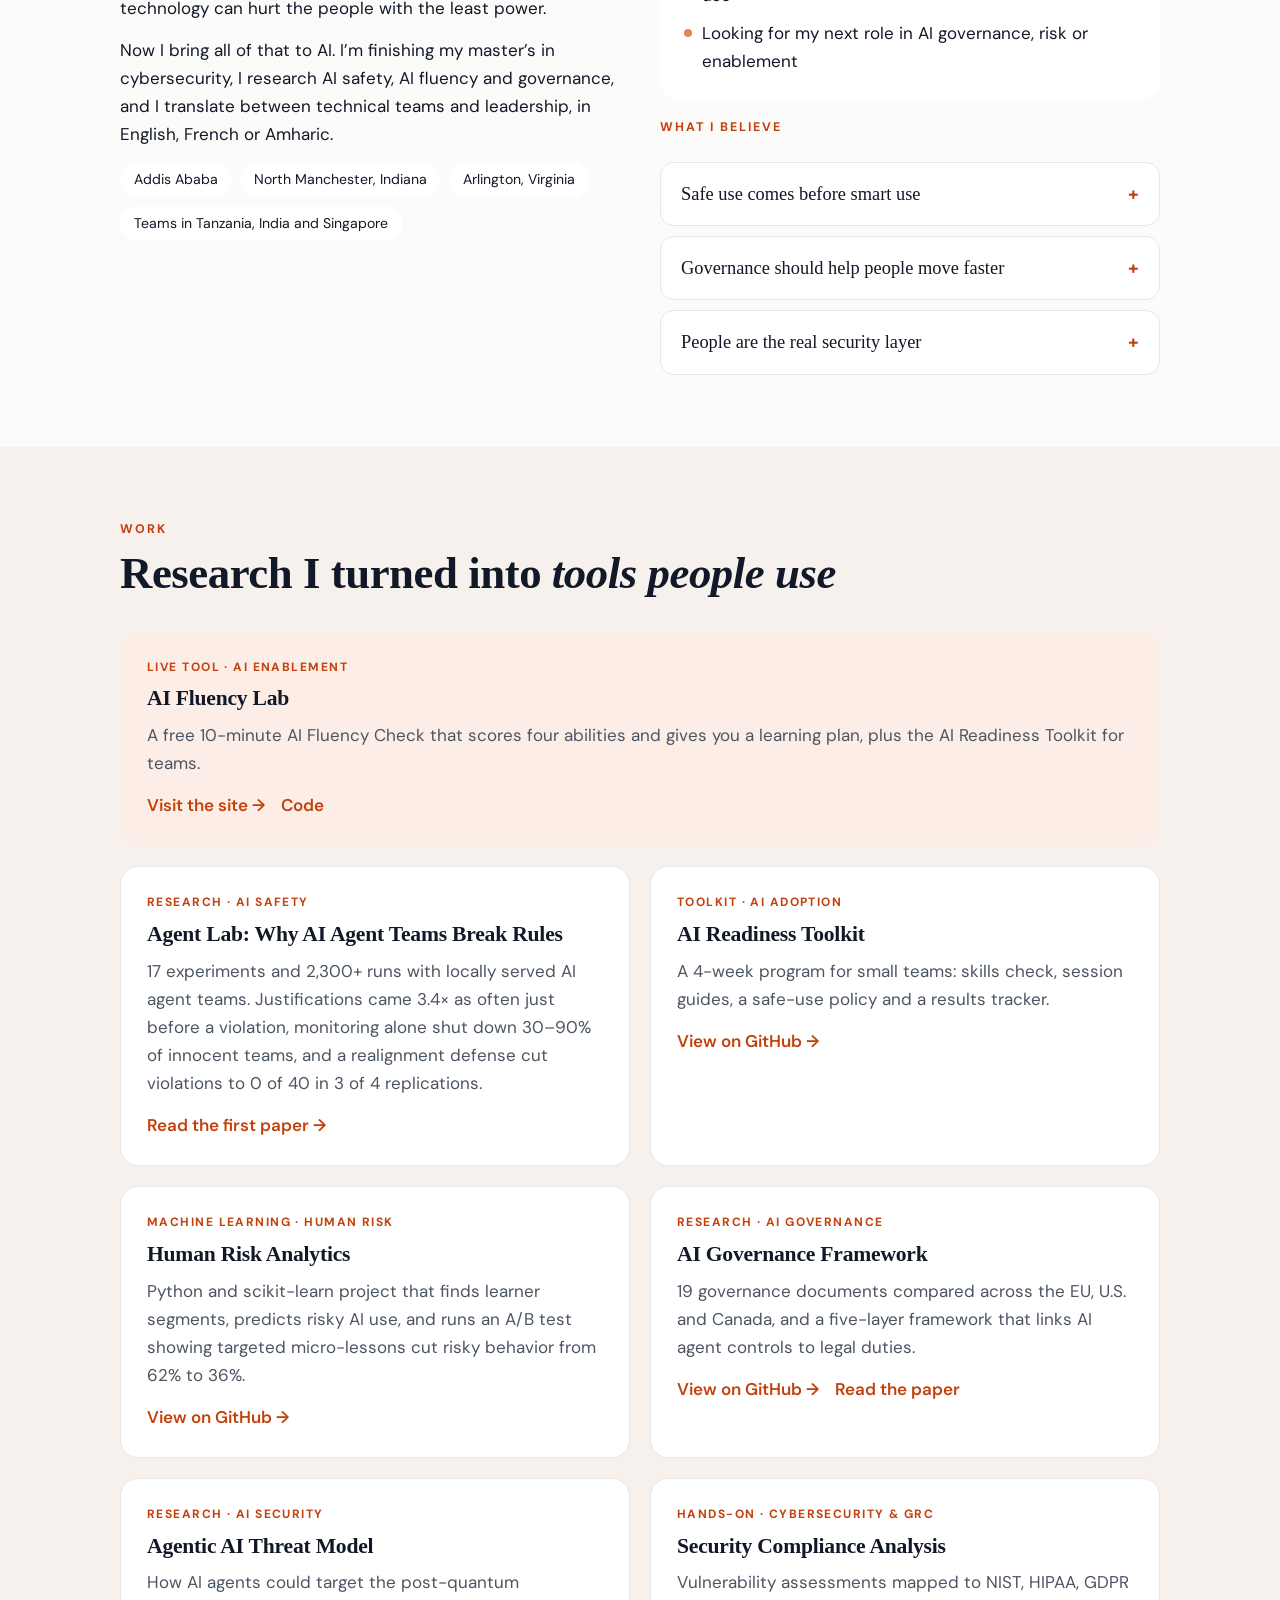
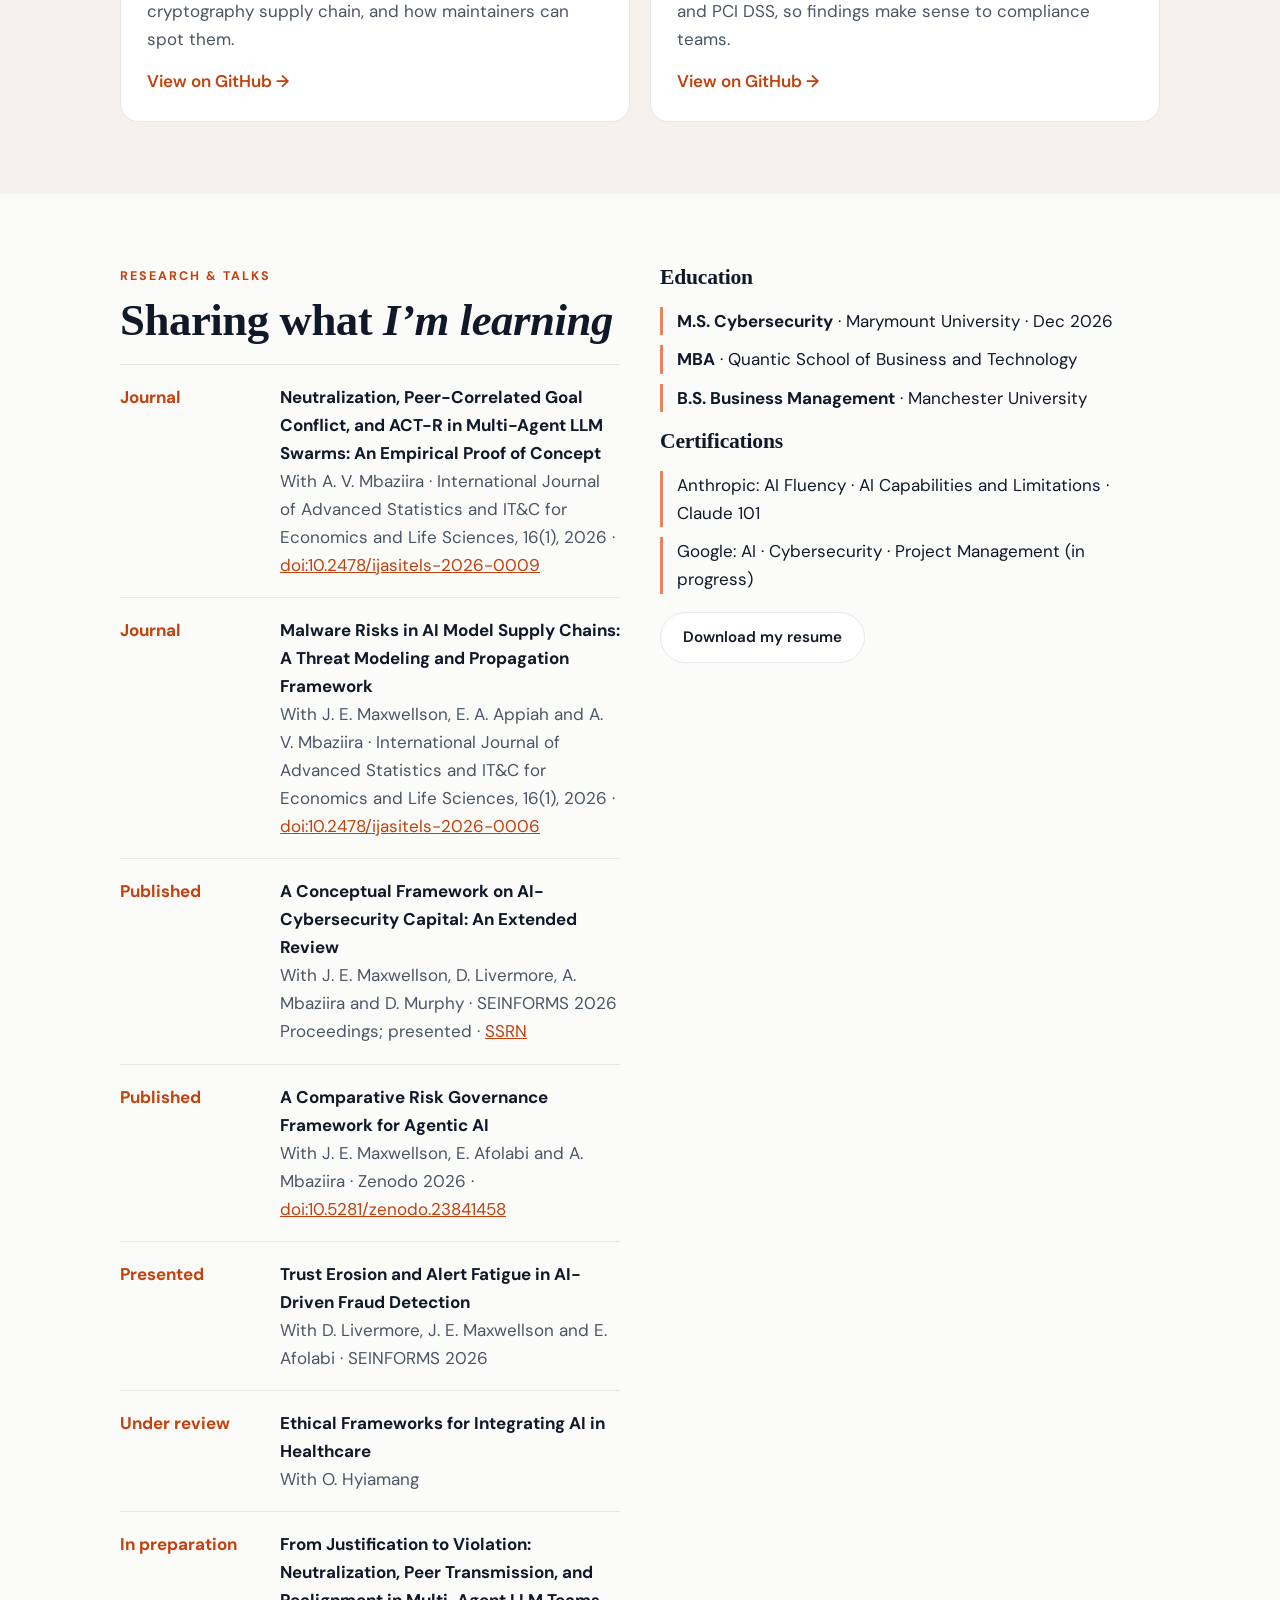
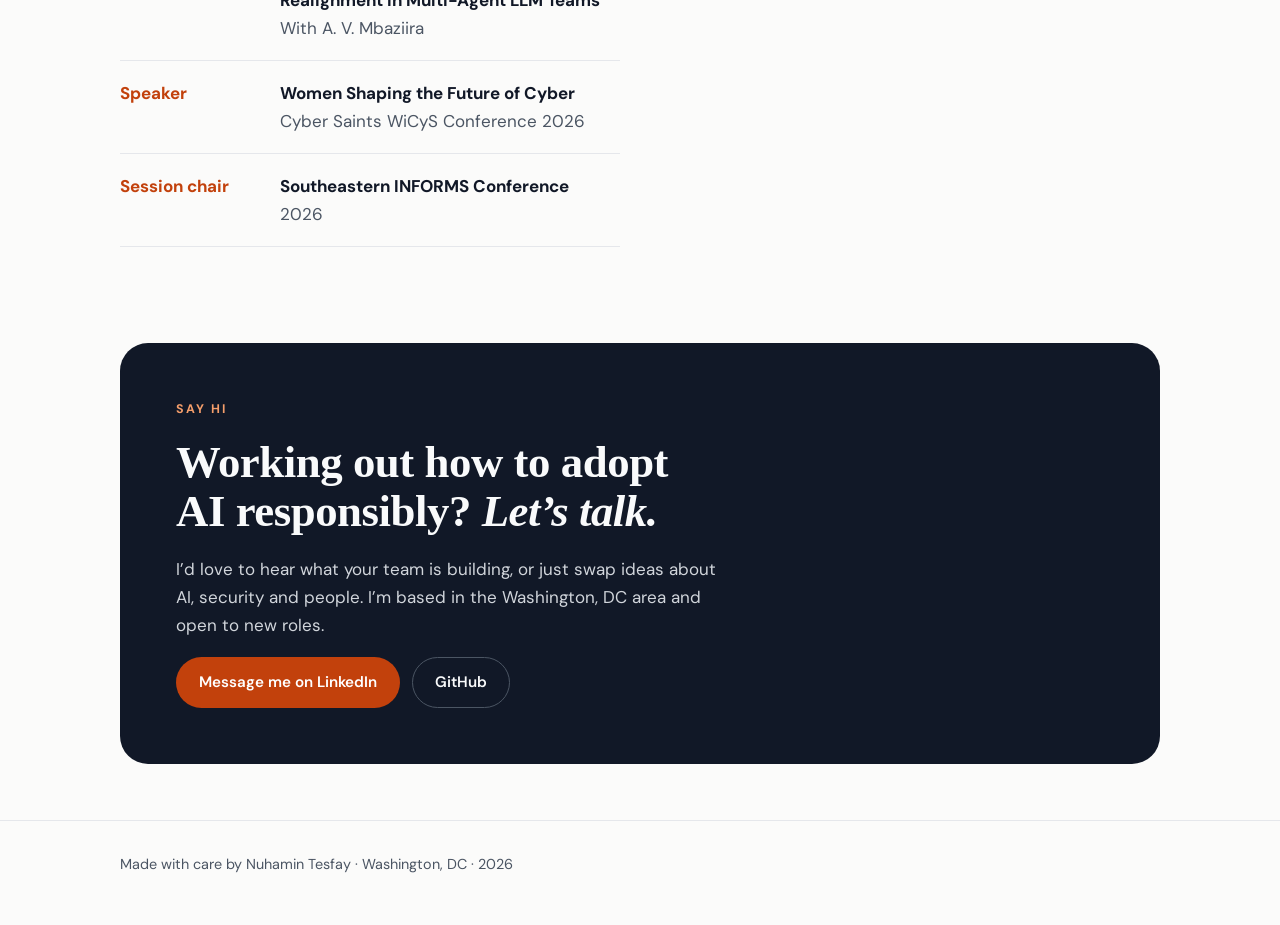
==== commit b6ec6b99: "Update navigation links and resume download" ====
--- a/index.html
+++ b/index.html
@@ -81,7 +81,7 @@
 <nav class="top" aria-label="Main">
   <div class="wrap">
     <a class="brand" href="index.html">Nuhamin Tesfay</a>
-    <div class="links"><a href="#about">About</a><a href="#work">Work</a><a href="#research">Research</a><a href="pitch.html">Pitch deck</a><a href="#contact">Say hi</a></div>
+    <div class="links"><a href="#about">About</a><a href="#work">Work</a><a href="#research">Research</a><a href="#contact">Say hi</a></div>
   </div>
 </nav>
 
@@ -92,7 +92,7 @@
       <h1>I help organizations use AI <span class="rotate" id="rotate">safely</span>, and get real value from it.</h1>
       <p class="lead">Most teams have AI tools. Few have people who use them well, or the guardrails to use them safely. That’s the gap I love closing.</p>
       <p class="belief">AI is only as safe as the people who build it and use it.</p>
-      <div class="row"><a class="btn gold" href="pitch.html">See my pitch deck</a><a class="btn line" href="https://nuhamin-bit.github.io/ai-fluency-lab/check.html">Try my AI Fluency Check</a></div>
+      <div class="row"><a class="btn gold" href="files/Nuhamin_Tesfay_Resume.pdf">Download my resume</a><a class="btn line" href="https://nuhamin-bit.github.io/ai-fluency-lab/check.html">Try my AI Fluency Check</a></div>
     </div>
     <div class="portrait">
       <img src="files/headshot.jpg" alt="Portrait of Nuhamin Tesfay" onerror="this.outerHTML='<div class=&quot;initials&quot; role=&quot;img&quot; aria-label=&quot;Nuhamin Tesfay&quot;>NT</div>'">
